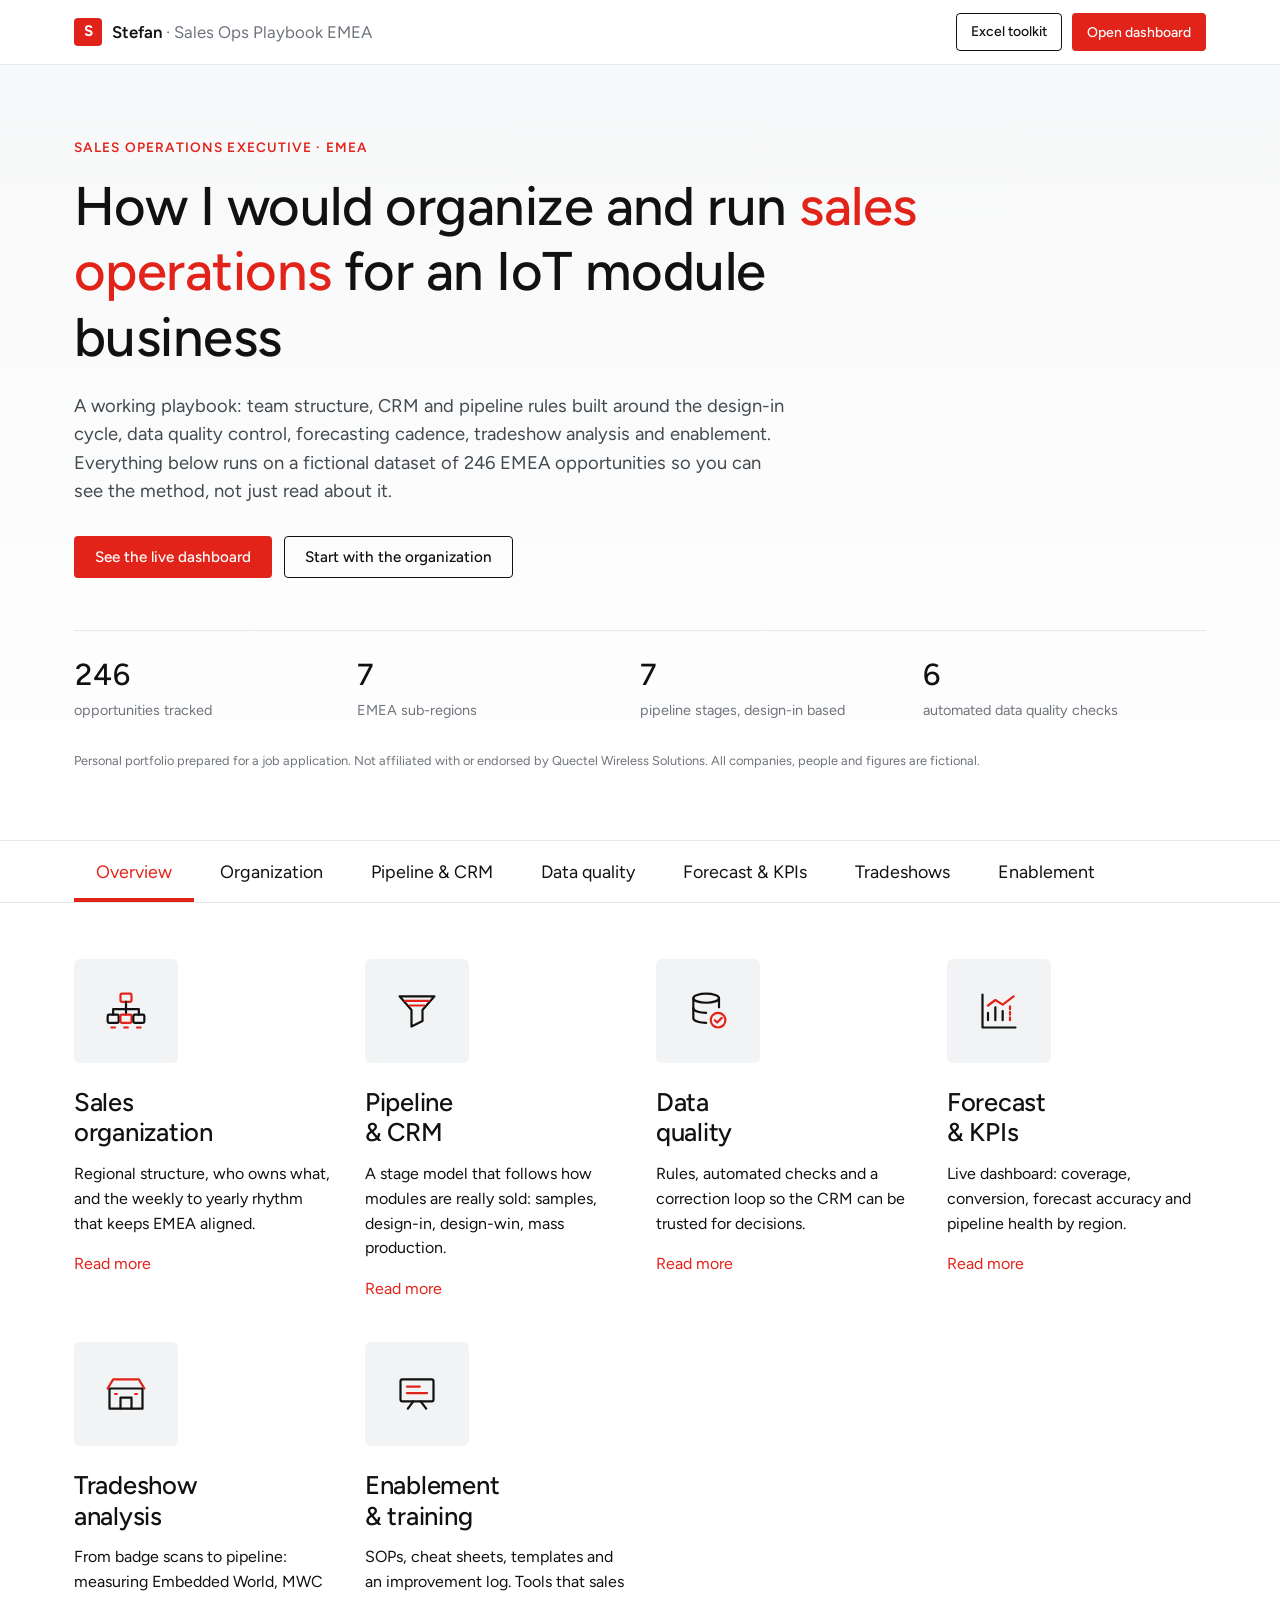
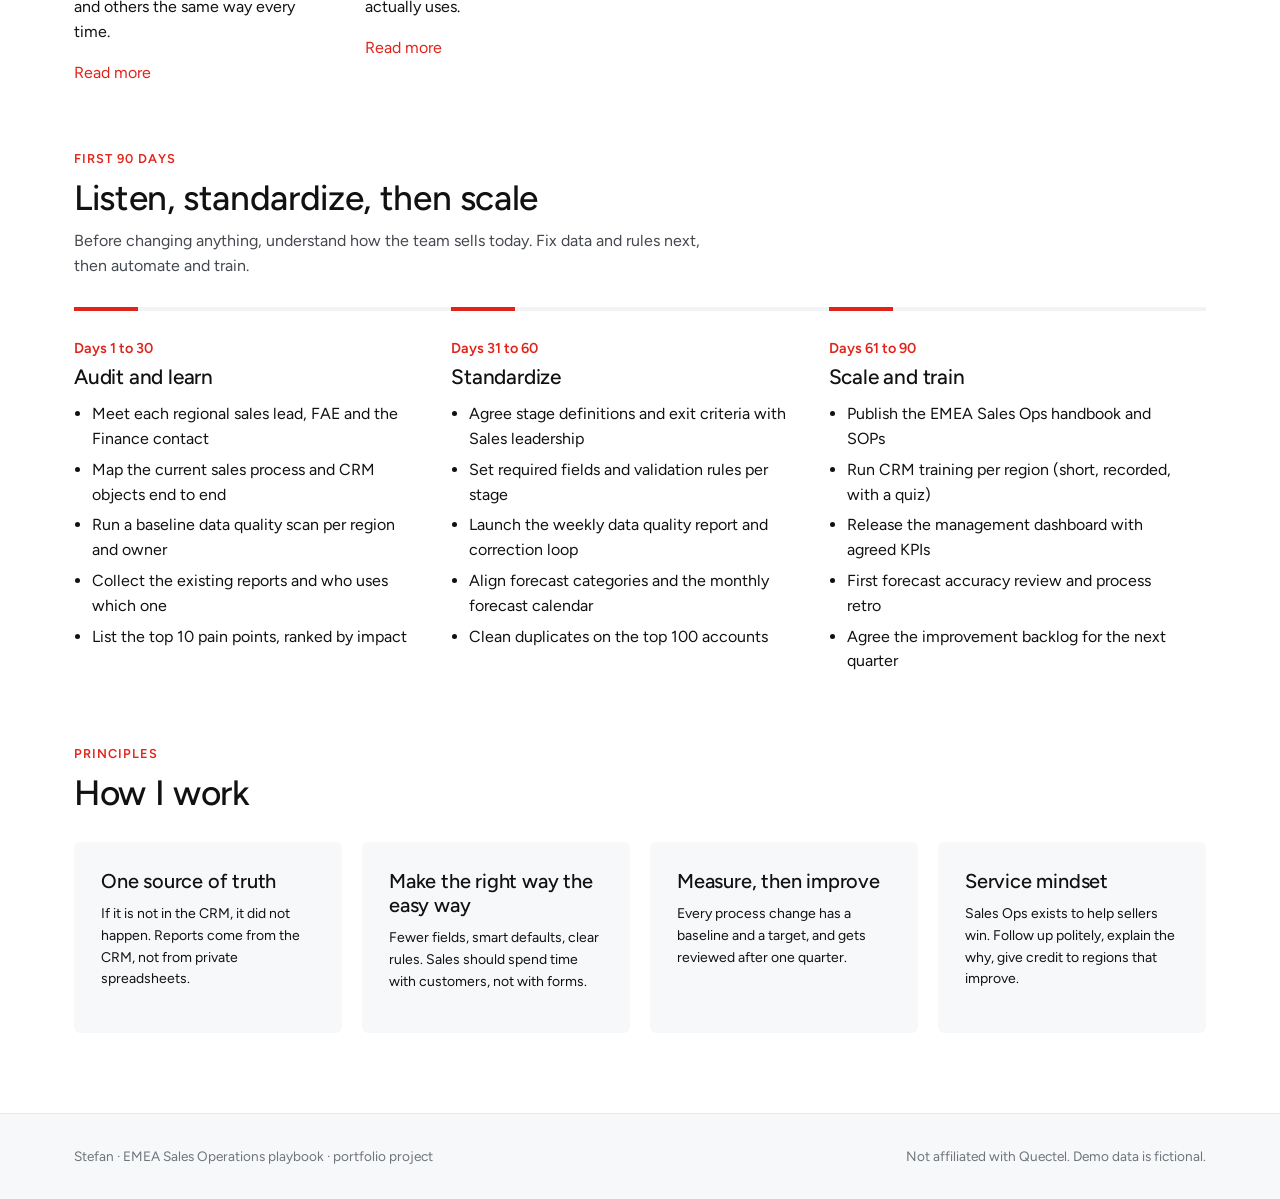
==== index.html @ 8a306107 "Add EMEA Sales Ops playbook site with demo data and Excel toolkit Static site (no build step) coveri" ====
<!doctype html>
<html lang="en">
<head>
<meta charset="utf-8">
<meta name="viewport" content="width=device-width, initial-scale=1">
<title>EMEA Sales Ops Playbook</title>
<meta name="description" content="How I would organize, track and support an EMEA sales organization in the IoT module business. Personal portfolio with a fictional demo dataset.">
<link rel="preconnect" href="https://fonts.googleapis.com">
<link rel="preconnect" href="https://fonts.gstatic.com" crossorigin>
<link href="https://fonts.googleapis.com/css2?family=Figtree:wght@400;500;600;700&display=swap" rel="stylesheet">
<link rel="stylesheet" href="assets/styles.css">
</head>
<body>

<svg width="0" height="0" style="position:absolute" aria-hidden="true">
  <defs>
    <symbol id="i-org" viewBox="0 0 48 48" fill="none" stroke-width="2.4" stroke-linecap="round" stroke-linejoin="round">
      <rect x="18" y="5" width="12" height="9" rx="1.5" stroke="#e2231a"/>
      <path d="M24 14v8M10 22h28M10 22v6M24 22v6M38 22v6" stroke="#111"/>
      <rect x="4" y="28" width="12" height="9" rx="1.5" stroke="#111"/>
      <rect x="18" y="28" width="12" height="9" rx="1.5" stroke="#e2231a"/>
      <rect x="32" y="28" width="12" height="9" rx="1.5" stroke="#111"/>
      <path d="M8 42h4M22 42h4M36 42h4" stroke="#e2231a"/>
    </symbol>
    <symbol id="i-pipeline" viewBox="0 0 48 48" fill="none" stroke-width="2.4" stroke-linecap="round" stroke-linejoin="round">
      <path d="M5 8h38l-13 15v12l-12 6V23L5 8z" stroke="#111"/>
      <path d="M11 13h26M16 18h16" stroke="#e2231a"/>
    </symbol>
    <symbol id="i-quality" viewBox="0 0 48 48" fill="none" stroke-width="2.4" stroke-linecap="round" stroke-linejoin="round">
      <ellipse cx="22" cy="10" rx="14" ry="5" stroke="#111"/>
      <path d="M8 10v22c0 2.8 6.3 5 14 5M36 10v10" stroke="#111"/>
      <path d="M8 21c0 2.8 6.3 5 14 5" stroke="#111"/>
      <circle cx="35" cy="34" r="8" stroke="#e2231a"/>
      <path d="M31.5 34l2.5 2.5 5-5" stroke="#e2231a"/>
    </symbol>
    <symbol id="i-forecast" viewBox="0 0 48 48" fill="none" stroke-width="2.4" stroke-linecap="round" stroke-linejoin="round">
      <path d="M6 6v36h36" stroke="#111"/>
      <path d="M12 34V26M20 34V20M28 34V24" stroke="#111"/>
      <path d="M12 18l8-6 8 5 12-9" stroke="#e2231a"/>
      <path d="M36 34V16" stroke="#e2231a" stroke-dasharray="3 3"/>
    </symbol>
    <symbol id="i-show" viewBox="0 0 48 48" fill="none" stroke-width="2.4" stroke-linecap="round" stroke-linejoin="round">
      <path d="M6 18h36v22H6z" stroke="#111"/>
      <path d="M4 18l6-10h28l6 10" stroke="#e2231a"/>
      <path d="M18 40V28h12v12" stroke="#111"/>
      <path d="M12 24h2M34 24h2" stroke="#e2231a"/>
    </symbol>
    <symbol id="i-train" viewBox="0 0 48 48" fill="none" stroke-width="2.4" stroke-linecap="round" stroke-linejoin="round">
      <rect x="6" y="8" width="36" height="24" rx="2" stroke="#111"/>
      <path d="M14 40l6-8M34 40l-6-8" stroke="#111"/>
      <path d="M13 16h14M13 23h22" stroke="#e2231a"/>
    </symbol>
    <symbol id="i-xls" viewBox="0 0 48 48" fill="none" stroke-width="2.4" stroke-linecap="round" stroke-linejoin="round">
      <path d="M12 4h18l10 10v30H12z" stroke="#111"/>
      <path d="M30 4v10h10" stroke="#111"/>
      <path d="M19 24l10 12M29 24L19 36" stroke="#e2231a"/>
    </symbol>
    <symbol id="i-csv" viewBox="0 0 48 48" fill="none" stroke-width="2.4" stroke-linecap="round" stroke-linejoin="round">
      <path d="M12 4h18l10 10v30H12z" stroke="#111"/>
      <path d="M30 4v10h10" stroke="#111"/>
      <path d="M18 24h16M18 30h16M18 36h10" stroke="#e2231a"/>
    </symbol>
    <symbol id="i-doc" viewBox="0 0 48 48" fill="none" stroke-width="2.4" stroke-linecap="round" stroke-linejoin="round">
      <path d="M10 6h20l8 8v28H10z" stroke="#111"/>
      <path d="M16 20h16M16 27h16M16 34h10" stroke="#e2231a"/>
    </symbol>
  </defs>
</svg>

<header class="topbar">
  <div class="wrap">
    <a class="brand" href="#overview" data-go="overview">
      <span class="brand-mark">S</span>
      <span>Stefan <span class="sub">· Sales Ops Playbook EMEA</span></span>
    </a>
    <div class="top-actions">
      <a class="btn btn-ghost btn-sm" href="data/EMEA_Sales_Ops_Toolkit.xlsx" download>Excel toolkit</a>
      <button class="btn btn-red btn-sm" data-go="dashboard">Open dashboard</button>
    </div>
  </div>
</header>

<section class="hero">
  <div class="wrap">
    <div class="eyebrow">Sales Operations Executive · EMEA</div>
    <h1>How I would organize and run <em>sales operations</em> for an IoT module business</h1>
    <p class="lead">A working playbook: team structure, CRM and pipeline rules built around the design-in cycle, data quality control, forecasting cadence, tradeshow analysis and enablement. Everything below runs on a fictional dataset of 246 EMEA opportunities so you can see the method, not just read about it.</p>
    <div class="hero-actions">
      <button class="btn btn-red" data-go="dashboard">See the live dashboard</button>
      <button class="btn btn-ghost" data-go="organization">Start with the organization</button>
    </div>
    <div class="hero-stats">
      <div><strong class="num" id="hs-opps">246</strong><span>opportunities tracked</span></div>
      <div><strong>7</strong><span>EMEA sub-regions</span></div>
      <div><strong>7</strong><span>pipeline stages, design-in based</span></div>
      <div><strong>6</strong><span>automated data quality checks</span></div>
    </div>
    <p class="disclaimer">Personal portfolio prepared for a job application. Not affiliated with or endorsed by Quectel Wireless Solutions. All companies, people and figures are fictional.</p>
  </div>
</section>

<nav class="tabs-bar" aria-label="Sections">
  <div class="wrap">
    <div class="tabs" role="tablist">
      <button class="tab" role="tab" data-tab="overview">Overview</button>
      <button class="tab" role="tab" data-tab="organization">Organization</button>
      <button class="tab" role="tab" data-tab="pipeline">Pipeline &amp; CRM</button>
      <button class="tab" role="tab" data-tab="quality">Data quality</button>
      <button class="tab" role="tab" data-tab="dashboard">Forecast &amp; KPIs</button>
      <button class="tab" role="tab" data-tab="tradeshows">Tradeshows</button>
      <button class="tab" role="tab" data-tab="enablement">Enablement</button>
    </div>
  </div>
</nav>

<main>

<!-- OVERVIEW -->
<section class="panel" id="overview" role="tabpanel">
  <div class="wrap">
    <div class="section">
      <div class="tiles">
        <div class="tile">
          <div class="icon"><svg><use href="#i-org"/></svg></div>
          <h3>Sales<br>organization</h3>
          <p>Regional structure, who owns what, and the weekly to yearly rhythm that keeps EMEA aligned.</p>
          <button class="read-more" data-go="organization">Read more</button>
        </div>
        <div class="tile">
          <div class="icon"><svg><use href="#i-pipeline"/></svg></div>
          <h3>Pipeline<br>&amp; CRM</h3>
          <p>A stage model that follows how modules are really sold: samples, design-in, design-win, mass production.</p>
          <button class="read-more" data-go="pipeline">Read more</button>
        </div>
        <div class="tile">
          <div class="icon"><svg><use href="#i-quality"/></svg></div>
          <h3>Data<br>quality</h3>
          <p>Rules, automated checks and a correction loop so the CRM can be trusted for decisions.</p>
          <button class="read-more" data-go="quality">Read more</button>
        </div>
        <div class="tile">
          <div class="icon"><svg><use href="#i-forecast"/></svg></div>
          <h3>Forecast<br>&amp; KPIs</h3>
          <p>Live dashboard: coverage, conversion, forecast accuracy and pipeline health by region.</p>
          <button class="read-more" data-go="dashboard">Read more</button>
        </div>
        <div class="tile">
          <div class="icon"><svg><use href="#i-show"/></svg></div>
          <h3>Tradeshow<br>analysis</h3>
          <p>From badge scans to pipeline: measuring Embedded World, MWC and others the same way every time.</p>
          <button class="read-more" data-go="tradeshows">Read more</button>
        </div>
        <div class="tile">
          <div class="icon"><svg><use href="#i-train"/></svg></div>
          <h3>Enablement<br>&amp; training</h3>
          <p>SOPs, cheat sheets, templates and an improvement log. Tools that sales actually uses.</p>
          <button class="read-more" data-go="enablement">Read more</button>
        </div>
      </div>
    </div>

    <div class="section">
      <div class="section-head">
        <div>
          <div class="kicker">First 90 days</div>
          <h2>Listen, standardize, then scale</h2>
          <p>Before changing anything, understand how the team sells today. Fix data and rules next, then automate and train.</p>
        </div>
      </div>
      <div class="plan">
        <div class="step">
          <div class="day">Days 1 to 30</div>
          <h3>Audit and learn</h3>
          <ul class="list">
            <li>Meet each regional sales lead, FAE and the Finance contact</li>
            <li>Map the current sales process and CRM objects end to end</li>
            <li>Run a baseline data quality scan per region and owner</li>
            <li>Collect the existing reports and who uses which one</li>
            <li>List the top 10 pain points, ranked by impact</li>
          </ul>
        </div>
        <div class="step">
          <div class="day">Days 31 to 60</div>
          <h3>Standardize</h3>
          <ul class="list">
            <li>Agree stage definitions and exit criteria with Sales leadership</li>
            <li>Set required fields and validation rules per stage</li>
            <li>Launch the weekly data quality report and correction loop</li>
            <li>Align forecast categories and the monthly forecast calendar</li>
            <li>Clean duplicates on the top 100 accounts</li>
          </ul>
        </div>
        <div class="step">
          <div class="day">Days 61 to 90</div>
          <h3>Scale and train</h3>
          <ul class="list">
            <li>Publish the EMEA Sales Ops handbook and SOPs</li>
            <li>Run CRM training per region (short, recorded, with a quiz)</li>
            <li>Release the management dashboard with agreed KPIs</li>
            <li>First forecast accuracy review and process retro</li>
            <li>Agree the improvement backlog for the next quarter</li>
          </ul>
        </div>
      </div>
    </div>

    <div class="section">
      <div class="section-head">
        <div>
          <div class="kicker">Principles</div>
          <h2>How I work</h2>
        </div>
      </div>
      <div class="grid-4">
        <div class="card alt"><h3>One source of truth</h3><p class="small">If it is not in the CRM, it did not happen. Reports come from the CRM, not from private spreadsheets.</p></div>
        <div class="card alt"><h3>Make the right way the easy way</h3><p class="small">Fewer fields, smart defaults, clear rules. Sales should spend time with customers, not with forms.</p></div>
        <div class="card alt"><h3>Measure, then improve</h3><p class="small">Every process change has a baseline and a target, and gets reviewed after one quarter.</p></div>
        <div class="card alt"><h3>Service mindset</h3><p class="small">Sales Ops exists to help sellers win. Follow up politely, explain the why, give credit to regions that improve.</p></div>
      </div>
    </div>
  </div>
</section>

<!-- ORGANIZATION -->
<section class="panel" id="organization" role="tabpanel" hidden>
  <div class="wrap">
    <div class="section">
      <div class="section-head">
        <div>
          <div class="kicker">Structure</div>
          <h2>EMEA sales organization</h2>
          <p>Regional sales teams own customers. Field application engineers own the technical design-in. Sales Operations sits in the middle and owns data, process, reporting and the forecast calendar.</p>
        </div>
      </div>
      <div class="org">
        <div class="org-row"><div class="org-node lead"><strong>EMEA Sales Director</strong><span>targets, priorities, forecast sign-off</span></div></div>
        <div class="org-connector"></div>
        <div class="org-row">
          <div class="org-node"><strong>DACH</strong><span>Key accounts + distribution</span></div>
          <div class="org-node"><strong>UK &amp; Ireland</strong><span>Key accounts + distribution</span></div>
          <div class="org-node"><strong>France &amp; Benelux</strong><span>Key accounts + distribution</span></div>
          <div class="org-node"><strong>Southern Europe</strong><span>Key accounts + distribution</span></div>
          <div class="org-node"><strong>Nordics</strong><span>Key accounts + distribution</span></div>
          <div class="org-node"><strong>CEE</strong><span>Key accounts + distribution</span></div>
          <div class="org-node"><strong>Middle East &amp; Africa</strong><span>Key accounts + distribution</span></div>
        </div>
        <div class="org-connector"></div>
        <div class="org-row">
          <div class="org-node"><strong>Field Application Engineers</strong><span>samples, design-in support</span></div>
          <div class="org-node ops"><strong>Sales Operations</strong><span>CRM, data, forecast, reporting</span></div>
          <div class="org-node"><strong>Inside Sales</strong><span>lead qualification, tradeshow follow-up</span></div>
          <div class="org-node"><strong>Distribution Management</strong><span>partner pipeline and POS data</span></div>
        </div>
        <p class="org-caption">Illustrative structure based on the EMEA sub-regions used in the demo data.</p>
      </div>
    </div>

    <div class="section">
      <div class="section-head">
        <div>
          <div class="kicker">Sales Ops as a hub</div>
          <h2>Who Sales Ops works with, and what flows between them</h2>
        </div>
      </div>
      <div class="hub">
        <div class="hub-col">
          <div class="hub-item"><strong>Sales (regions)</strong><span>opportunity updates, forecast input, account plans</span></div>
          <div class="hub-item"><strong>Field Application Engineers</strong><span>sample requests, design-in status, technical blockers</span></div>
          <div class="hub-item"><strong>Marketing</strong><span>tradeshow leads, campaign source, lead routing</span></div>
        </div>
        <div class="hub-core"><div>Sales Operations<small>process · data · reporting</small></div></div>
        <div class="hub-col">
          <div class="hub-item"><strong>Finance</strong><span>shipments, revenue actuals, pricing approvals</span></div>
          <div class="hub-item"><strong>IT / CRM admin</strong><span>fields, validation rules, integrations, access</span></div>
          <div class="hub-item"><strong>Management</strong><span>dashboards, forecast summary, risks and decisions</span></div>
        </div>
      </div>
    </div>

    <div class="section">
      <div class="section-head">
        <div>
          <div class="kicker">Ownership</div>
          <h2>RACI for core sales processes</h2>
          <p><b class="R" style="color:var(--red)">R</b> responsible · <b>A</b> accountable · C consulted · I informed</p>
        </div>
      </div>
      <div class="table-wrap">
        <table class="raci">
          <thead><tr><th>Process</th><th class="r">Sales rep</th><th class="r">Regional lead</th><th class="r">Sales Ops</th><th class="r">FAE</th><th class="r">Finance</th><th class="r">IT</th></tr></thead>
          <tbody>
            <tr><td>Create and update opportunities</td><td class="c R">R</td><td class="c A">A</td><td class="c C">C</td><td class="c C">C</td><td class="c I">I</td><td class="c I">I</td></tr>
            <tr><td>Data quality rules and monitoring</td><td class="c C">C</td><td class="c I">I</td><td class="c R A">A/R</td><td class="c I">I</td><td class="c I">I</td><td class="c C">C</td></tr>
            <tr><td>Fixing flagged records</td><td class="c R">R</td><td class="c A">A</td><td class="c C">C</td><td class="c I">I</td><td class="c I">I</td><td class="c I">I</td></tr>
            <tr><td>Monthly forecast submission</td><td class="c R">R</td><td class="c A">A</td><td class="c C">C</td><td class="c I">I</td><td class="c C">C</td><td class="c I">I</td></tr>
            <tr><td>Forecast consolidation and reporting</td><td class="c I">I</td><td class="c C">C</td><td class="c R">R</td><td class="c I">I</td><td class="c C">C</td><td class="c I">I</td></tr>
            <tr><td>Design-in status and sample tracking</td><td class="c C">C</td><td class="c I">I</td><td class="c C">C</td><td class="c R">R</td><td class="c I">I</td><td class="c I">I</td></tr>
            <tr><td>CRM fields, workflows, validation rules</td><td class="c I">I</td><td class="c C">C</td><td class="c A">A</td><td class="c I">I</td><td class="c I">I</td><td class="c R">R</td></tr>
            <tr><td>Shipments and revenue actuals</td><td class="c I">I</td><td class="c I">I</td><td class="c C">C</td><td class="c I">I</td><td class="c R">R</td><td class="c I">I</td></tr>
            <tr><td>Tradeshow lead capture and analysis</td><td class="c C">C</td><td class="c I">I</td><td class="c R">R</td><td class="c C">C</td><td class="c I">I</td><td class="c I">I</td></tr>
          </tbody>
        </table>
      </div>
    </div>

    <div class="section">
      <div class="section-head">
        <div>
          <div class="kicker">Operating rhythm</div>
          <h2>A calendar everyone can plan around</h2>
          <p>Fixed dates remove the chasing. Regions know when input is due, and management knows when numbers are final.</p>
        </div>
      </div>
      <div class="rhythm">
        <div class="card">
          <div class="when">Weekly · Monday</div>
          <h3>Pipeline hygiene</h3>
          <ul class="small">
            <li>Data quality report to each owner</li>
            <li>Stale and past-due opportunities list</li>
            <li>New design-wins and losses review</li>
            <li>Action item tracker update</li>
          </ul>
        </div>
        <div class="card">
          <div class="when">Monthly · week 2</div>
          <h3>Forecast cycle</h3>
          <ul class="small">
            <li>Day 1: forecast window opens</li>
            <li>Day 3: regional submissions due</li>
            <li>Day 4: Sales Ops consolidation and gap follow-up</li>
            <li>Day 5: management review and sign-off</li>
          </ul>
        </div>
        <div class="card">
          <div class="when">Quarterly</div>
          <h3>Business review</h3>
          <ul class="small">
            <li>Forecast accuracy by region</li>
            <li>Win/loss and conversion analysis</li>
            <li>Tradeshow ROI summary</li>
            <li>Process retro and improvement backlog</li>
          </ul>
        </div>
        <div class="card">
          <div class="when">Yearly</div>
          <h3>Planning</h3>
          <ul class="small">
            <li>Targets and territory split</li>
            <li>Account segmentation (key, growth, distribution)</li>
            <li>Tradeshow calendar and budget</li>
            <li>CRM roadmap with IT</li>
          </ul>
        </div>
      </div>
    </div>
  </div>
</section>

<!-- PIPELINE -->
<section class="panel" id="pipeline" role="tabpanel" hidden>
  <div class="wrap">
    <div class="section">
      <div class="section-head">
        <div>
          <div class="kicker">Stage model</div>
          <h2>Stages that match the design-in cycle</h2>
          <p>Module revenue arrives months after the decision: the customer designs the module into their device, certifies it, then ramps production. Stages must show where a project is in that journey. Click a stage to see its rules.</p>
        </div>
      </div>
      <div class="stages" id="stages"></div>
      <div class="stage-detail" id="stage-detail"></div>
    </div>

    <div class="section">
      <div class="section-head">
        <div>
          <div class="kicker">CRM object model</div>
          <h2>Account, project, opportunity, shipment</h2>
          <p>One customer device often uses several modules (cellular, GNSS, Wi-Fi, antenna). Tracking a <b>Project</b> between Account and Opportunity keeps those linked and makes cross-selling visible.</p>
        </div>
      </div>
      <div class="object-model">
        <div class="object"><span class="tag">Object 1</span><strong>Account</strong><p>The customer company. Owner, region, segment, distributor, parent account. One record per legal entity, no duplicates.</p></div>
        <div class="object key"><span class="tag red">Object 2</span><strong>Project</strong><p>The customer's end device (for example a smart meter). Application, vertical, target launch date, lifetime volume.</p></div>
        <div class="object"><span class="tag">Object 3</span><strong>Opportunity</strong><p>One module family for one project. Stage, annual units, price, close date, next action, competitor.</p></div>
        <div class="object"><span class="tag">Object 4</span><strong>Shipment / Revenue</strong><p>Actual units and revenue from Finance or ERP, linked back to the project to measure forecast accuracy.</p></div>
      </div>
    </div>

    <div class="section">
      <div class="section-head">
        <div>
          <div class="kicker">Value</div>
          <h2>How opportunity value is calculated</h2>
        </div>
      </div>
      <div class="grid-3">
        <div class="card alt"><h3>Annual value</h3><p>Annual units × average selling price.</p><p class="small muted">Used for pipeline coverage against the yearly target.</p></div>
        <div class="card alt"><h3>Lifetime value</h3><p>Annual value × project life in years.</p><p class="small muted">Used to prioritize design-in support and FAE time.</p></div>
        <div class="card alt"><h3>Weighted value</h3><p>Value × stage probability.</p><p class="small muted">Used as a sanity check against the rep's own forecast category.</p></div>
      </div>
    </div>

    <div class="section">
      <div class="section-head">
        <div>
          <div class="kicker">Lead routing</div>
          <h2>Where a new lead goes</h2>
        </div>
      </div>
      <div class="table-wrap">
        <table>
          <thead><tr><th>Lead type</th><th>Rule</th><th>Owner</th><th>Response time</th></tr></thead>
          <tbody>
            <tr><td>Existing key account</td><td>Match on account domain or VAT number</td><td>Account owner</td><td>1 working day</td></tr>
            <tr><td>New company, expected volume above 50k units/year</td><td>Route by country to regional key account manager</td><td>Regional sales</td><td>2 working days</td></tr>
            <tr><td>New company, smaller volume</td><td>Route to the authorized distributor for that country</td><td>Distribution manager</td><td>3 working days</td></tr>
            <tr><td>Tradeshow scan</td><td>Inside Sales qualifies first, then routes using the rules above</td><td>Inside Sales</td><td>5 working days after the event</td></tr>
            <tr><td>Technical question only</td><td>Route to FAE queue, create lead if a project is mentioned</td><td>FAE</td><td>2 working days</td></tr>
          </tbody>
        </table>
      </div>
    </div>
  </div>
</section>

<!-- DATA QUALITY -->
<section class="panel" id="quality" role="tabpanel" hidden>
  <div class="wrap">
    <div class="section">
      <div class="section-head">
        <div>
          <div class="kicker">Rules</div>
          <h2>Six checks that run every week</h2>
          <p>Each rule has a reason, an owner and a deadline. The same checks are built as formulas in the Excel toolkit and would become CRM validation rules or reports.</p>
        </div>
      </div>
      <div class="table-wrap">
        <table>
          <thead><tr><th>Check</th><th>Why it matters</th><th>Fix owner</th><th>Fix within</th><th class="r">Found in demo data</th></tr></thead>
          <tbody id="rules-body"></tbody>
        </table>
      </div>
    </div>

    <div class="section">
      <div class="section-head">
        <div>
          <div class="kicker">Scorecard</div>
          <h2>Completeness by region</h2>
          <p>Share of records with no open issue. Target is 95%. Shared openly with all regions every Monday, framed as progress, not blame.</p>
        </div>
      </div>
      <div class="table-wrap">
        <table>
          <thead><tr><th>Region</th><th class="r">Records</th><th class="r">With issues</th><th>Completeness</th><th class="r">Stale</th><th class="r">Past close date</th><th class="r">Duplicates</th><th>Status</th></tr></thead>
          <tbody id="dq-body"></tbody>
        </table>
      </div>
    </div>

    <div class="section">
      <div class="section-head">
        <div>
          <div class="kicker">Correction loop</div>
          <h2>From flag to fixed in five working days</h2>
        </div>
      </div>
      <div class="loop">
        <div class="s"><strong>Detect</strong><p>Automated checks run Monday morning on all open records.</p></div>
        <div class="s"><strong>Notify</strong><p>Each owner gets only their own list, with a direct link to each record.</p></div>
        <div class="s"><strong>Fix</strong><p>Owner corrects within 5 working days. Sales Ops helps with bulk fixes and merges.</p></div>
        <div class="s"><strong>Escalate</strong><p>Still open after 5 days: regional lead is copied. After 10 days: Sales Director review.</p></div>
        <div class="s"><strong>Prevent</strong><p>Recurring issues become a validation rule, a default value or a training topic.</p></div>
      </div>
    </div>

    <div class="section">
      <div class="section-head">
        <div>
          <div class="kicker">Issue list</div>
          <h2>Records to fix this week</h2>
          <p>Sorted by value, so the biggest risks to the forecast are fixed first.</p>
        </div>
        <div class="filters" id="dq-filters" style="margin:0"></div>
      </div>
      <div class="table-wrap">
        <table>
          <thead><tr><th>ID</th><th>Account</th><th>Owner</th><th>Stage</th><th class="r">Annual value</th><th class="r">Days since update</th><th>Issues</th></tr></thead>
          <tbody id="issues-body"></tbody>
        </table>
      </div>
    </div>
  </div>
</section>

<!-- DASHBOARD -->
<section class="panel" id="dashboard" role="tabpanel" hidden>
  <div class="wrap">
    <div class="section">
      <div class="section-head">
        <div>
          <div class="kicker">Live demo</div>
          <h2>EMEA pipeline and forecast dashboard</h2>
          <p>Built from the demo CRM export. Use the region filter to see how each team looks.</p>
        </div>
      </div>
      <div class="filters" id="region-filters"><label>Region</label></div>
      <div class="kpis" id="kpis"></div>
      <div class="grid-2">
        <div class="chart-card">
          <h3>Open pipeline by stage</h3>
          <div class="sub">Annual value, million USD</div>
          <div class="chart" id="chart-stage"></div>
        </div>
        <div class="chart-card">
          <h3>Pipeline coverage by region</h3>
          <div class="sub">Open annual pipeline ÷ annual target</div>
          <div class="legend"><span><i class="red"></i>Coverage</span><span><i class="dash"></i>3× rule of thumb</span></div>
          <div class="chart" id="chart-coverage"></div>
        </div>
      </div>
    </div>

    <div class="section">
      <div class="grid-2">
        <div class="chart-card">
          <h3>Forecast vs actual revenue, EMEA</h3>
          <div class="sub">Million USD per quarter</div>
          <div class="legend"><span><i class="outline"></i>Forecast</span><span><i class="red"></i>Actual</span></div>
          <div class="chart" id="chart-forecast"></div>
        </div>
        <div class="chart-card">
          <h3>Stage conversion</h3>
          <div class="sub">Share of opportunities that reached each stage and moved on</div>
          <div class="chart" id="chart-conversion"></div>
        </div>
      </div>
    </div>

    <div class="section">
      <div class="section-head">
        <div>
          <div class="kicker">Forecast method</div>
          <h2>Three categories, one calendar</h2>
          <p>Reps call the number, the stage model checks it. If a rep's Commit is far from the weighted pipeline, that is a conversation, not an error.</p>
        </div>
      </div>
      <div class="grid-3">
        <div class="card"><span class="tag good">Commit</span><h3>90% or higher confidence</h3><p class="small">Design-win confirmed, purchase order expected or received, volumes agreed. Rep is accountable for this number.</p></div>
        <div class="card"><span class="tag warn">Best case</span><h3>Possible this period</h3><p class="small">Design-in or pilot running, customer timeline realistic, one or two open risks named in the record.</p></div>
        <div class="card"><span class="tag">Pipeline</span><h3>Not this period</h3><p class="small">Early stage or timeline unclear. Tracked for coverage and future quarters, never added to the forecast.</p></div>
      </div>
    </div>

    <div class="section">
      <div class="section-head">
        <div>
          <div class="kicker">Definitions</div>
          <h2>KPIs I would track</h2>
        </div>
      </div>
      <div class="table-wrap">
        <table>
          <thead><tr><th>KPI</th><th>Formula</th><th>Target</th><th>Frequency</th></tr></thead>
          <tbody>
            <tr><td>Pipeline coverage</td><td>Open annual pipeline ÷ remaining annual target</td><td>≥ 3×</td><td>Weekly</td></tr>
            <tr><td>Forecast accuracy</td><td>1 − |actual − forecast| ÷ forecast</td><td>≥ 90%</td><td>Monthly / quarterly</td></tr>
            <tr><td>Win rate</td><td>Mass production ÷ (mass production + lost)</td><td>Track trend</td><td>Quarterly</td></tr>
            <tr><td>Design-in to production lag</td><td>Days from design-win to first mass production order</td><td>Track by vertical</td><td>Quarterly</td></tr>
            <tr><td>Data completeness</td><td>Records with no open issue ÷ all records</td><td>≥ 95%</td><td>Weekly</td></tr>
            <tr><td>Stale opportunities</td><td>Open records not updated in 30+ days</td><td>&lt; 5%</td><td>Weekly</td></tr>
            <tr><td>Forecast submitted on time</td><td>Regions submitted by day 3 ÷ all regions</td><td>100%</td><td>Monthly</td></tr>
            <tr><td>Tradeshow pipeline per EUR</td><td>Pipeline created within 90 days ÷ event cost</td><td>Compare events</td><td>Per event</td></tr>
          </tbody>
        </table>
      </div>
    </div>
  </div>
</section>

<!-- TRADESHOWS -->
<section class="panel" id="tradeshows" role="tabpanel" hidden>
  <div class="wrap">
    <div class="section">
      <div class="section-head">
        <div>
          <div class="kicker">Post-event analysis</div>
          <h2>Comparing EMEA tradeshows on the same funnel</h2>
          <p>Every event is measured 90 days after it ends: how many scans became qualified leads, opportunities and pipeline, and what that cost.</p>
        </div>
      </div>
      <div class="table-wrap">
        <table>
          <thead><tr><th>Event</th><th>Date</th><th class="r">Cost (EUR)</th><th class="r">Leads</th><th class="r">Qualified</th><th class="r">Opps</th><th class="r">Pipeline (USD)</th><th class="r">Lead → qualified</th><th class="r">Cost / qualified lead</th><th class="r">Pipeline per EUR</th></tr></thead>
          <tbody id="shows-body"></tbody>
        </table>
      </div>
      <p class="small muted" style="margin-top:10px">Event names are real industry fairs. All numbers are fictional.</p>
    </div>

    <div class="section">
      <div class="grid-2">
        <div class="chart-card">
          <h3>Pipeline created per EUR spent</h3>
          <div class="sub">USD of pipeline per 1 EUR of event cost, 90 days after the event</div>
          <div class="chart" id="chart-shows"></div>
        </div>
        <div class="card alt">
          <h3>What the data says (demo)</h3>
          <ul>
            <li><b>Embedded World</b> creates the most pipeline and the best return. Keep it as the main EMEA event.</li>
            <li><b>MWC</b> is expensive per qualified lead. It is a brand and partner event more than a lead event, so measure it on meetings, not only leads.</li>
            <li><b>IoT Tech Expo</b> is cheap but low conversion. Test a smaller booth with pre-booked meetings only.</li>
            <li>Follow-up speed matters: leads contacted within 5 days convert far better than leads contacted after 2 weeks.</li>
          </ul>
        </div>
      </div>
    </div>

    <div class="section">
      <div class="section-head">
        <div>
          <div class="kicker">Checklist</div>
          <h2>Before, during and after every event</h2>
        </div>
      </div>
      <div class="grid-3">
        <div class="card"><span class="tag">Before</span><h3>Set it up to be measured</h3><ul class="small"><li>Goals: meetings, qualified leads, pipeline</li><li>Target account list shared with regions</li><li>CRM campaign created, scan app linked to it</li><li>Pre-booked meetings logged as activities</li></ul></div>
        <div class="card"><span class="tag">During</span><h3>Capture properly</h3><ul class="small"><li>Every scan gets a quick note: project, volume, timeline</li><li>Hot leads flagged on the same day</li><li>Daily lead count shared with the team</li><li>Competitor and market notes collected</li></ul></div>
        <div class="card"><span class="tag red">After</span><h3>Follow up and report</h3><ul class="small"><li>Leads imported and de-duplicated within 2 days</li><li>Routed and first contact within 5 days</li><li>30-day status check on follow-up rate</li><li>90-day report: funnel, pipeline, cost, lessons</li></ul></div>
      </div>
    </div>
  </div>
</section>

<!-- ENABLEMENT -->
<section class="panel" id="enablement" role="tabpanel" hidden>
  <div class="wrap">
    <div class="section">
      <div class="section-head">
        <div>
          <div class="kicker">Documentation</div>
          <h2>The EMEA Sales Ops handbook</h2>
          <p>Short documents, one topic each, written for a seller with 10 minutes. Stored in one place and linked from the CRM.</p>
        </div>
      </div>
      <div class="grid-3">
        <div class="card"><h3>SOPs</h3><ul class="small"><li>Creating a lead, account and project</li><li>Moving an opportunity through stages</li><li>Logging samples and design-in status</li><li>Submitting the monthly forecast</li><li>Merging duplicate accounts</li></ul></div>
        <div class="card"><h3>Cheat sheets</h3><ul class="small"><li>Stage definitions on one page</li><li>Required fields per stage</li><li>Forecast categories and the calendar</li><li>Which report answers which question</li></ul></div>
        <div class="card"><h3>Training plan</h3><ul class="small"><li>New joiner: 2 × 45 min CRM onboarding</li><li>Quarterly: 30 min refresh on what changed</li><li>Per region: live session with real records</li><li>Recordings and a 5 question quiz</li></ul></div>
      </div>
    </div>

    <div class="section">
      <div class="section-head">
        <div>
          <div class="kicker">Template</div>
          <h2>Follow-up message for missing forecast data</h2>
          <p>Short, specific and easy to act on. Works across cultures and languages.</p>
        </div>
      </div>
      <div class="template">Subject: Forecast close on Thursday, 3 records need a quick update

Hi Marco,

Thanks for the updates last week. Before the forecast closes on Thursday at 12:00 CET, could you check these 3 opportunities?

1. OPP-26114, Iberix Telematics: close date is in the past. New expected date?
2. OPP-26087, Atlas Devices: annual units missing.
3. OPP-26203, Helix Energy: no update for 41 days. Is the pilot still running?

Each link opens the record directly. If any of these are lost, just set the stage to Lost with a reason.

Thanks a lot,
Stefan</div>
    </div>

    <div class="section">
      <div class="section-head">
        <div>
          <div class="kicker">Continuous improvement</div>
          <h2>Improvement log</h2>
          <p>Every bottleneck found goes here with a measurable result. Example entries:</p>
        </div>
      </div>
      <div class="table-wrap">
        <table>
          <thead><tr><th>Bottleneck</th><th>Root cause</th><th>Fix</th><th>Expected result</th><th>Status</th></tr></thead>
          <tbody>
            <tr><td>Forecast takes 8 days to close</td><td>Input collected by email in different formats</td><td>One CRM forecast view, fixed calendar, auto reminder on day 2</td><td>Close in 5 days, 100% on time</td><td><span class="tag good">Done</span></td></tr>
            <tr><td>Many opportunities with past close dates</td><td>No reminder, close date not required to move stage</td><td>Validation rule plus weekly owner list</td><td>Past-due records below 3%</td><td><span class="tag warn">In progress</span></td></tr>
            <tr><td>Duplicate accounts from tradeshow imports</td><td>Import without matching on domain</td><td>Matching rule on domain and VAT before import</td><td>Duplicates per event below 2%</td><td><span class="tag warn">In progress</span></td></tr>
            <tr><td>Design-in status only known by FAEs</td><td>FAE notes kept outside the CRM</td><td>Design-in fields on the project, FAE updates in weekly sync</td><td>Design-in stage accurate for top 50 projects</td><td><span class="tag">Planned</span></td></tr>
          </tbody>
        </table>
      </div>
    </div>

    <div class="section">
      <div class="section-head">
        <div>
          <div class="kicker">Downloads</div>
          <h2>Files behind this page</h2>
        </div>
      </div>
      <div class="downloads">
        <a class="download" href="data/EMEA_Sales_Ops_Toolkit.xlsx" download><span class="icon"><svg><use href="#i-xls"/></svg></span><span><strong>Excel toolkit</strong><span>Data quality formulas, pipeline pivot, forecast accuracy, tradeshow ROI</span></span></a>
        <a class="download" href="data/opportunities.csv" download><span class="icon"><svg><use href="#i-csv"/></svg></span><span><strong>Demo CRM export</strong><span>246 fictional opportunities, CSV</span></span></a>
        <a class="download" href="docs/SOP-opportunity-management.md"><span class="icon"><svg><use href="#i-doc"/></svg></span><span><strong>Sample SOP</strong><span>Opportunity management, step by step</span></span></a>
      </div>
    </div>
  </div>
</section>

</main>

<footer>
  <div class="wrap">
    <span>Stefan · EMEA Sales Operations playbook · portfolio project</span>
    <span>Not affiliated with Quectel. Demo data is fictional.</span>
  </div>
</footer>

<div class="tooltip" id="tooltip" role="status"></div>
<script src="data/data.js"></script>
<script src="assets/app.js"></script>
</body>
</html>
---- assets/styles.css ----
:root {
  --red: #e2231a;
  --red-dark: #b81a13;
  --red-soft: #fdecea;
  --ink: #111111;
  --ink-2: #44484f;
  --ink-3: #6f747c;
  --line: #e6e8ea;
  --tile: #f1f3f4;
  --bg: #ffffff;
  --bg-alt: #f7f8f9;
  --good: #1f8a4c;
  --good-soft: #e3f4ea;
  --warn: #b26b00;
  --warn-soft: #fff1d9;
  --bad-soft: #fbe3e1;
  --radius: 6px;
  --maxw: 1180px;
  --font: "Figtree", "Segoe UI", system-ui, -apple-system, sans-serif;
}

* { box-sizing: border-box; }
html { scroll-behavior: smooth; }
body {
  margin: 0;
  font-family: var(--font);
  color: var(--ink);
  background: var(--bg);
  font-size: 16px;
  line-height: 1.55;
  -webkit-font-smoothing: antialiased;
}
a { color: var(--red); text-decoration: none; }
a:hover { color: var(--red-dark); }
h1, h2, h3, h4 { font-weight: 500; letter-spacing: -0.01em; margin: 0; line-height: 1.2; }
p { margin: 0 0 1em; }
.wrap { max-width: var(--maxw); margin: 0 auto; padding: 0 24px; }
.muted { color: var(--ink-3); }
.small { font-size: 0.875rem; }
.num { font-variant-numeric: tabular-nums; }

/* Top bar */
.topbar { border-bottom: 1px solid var(--line); background: var(--bg); position: sticky; top: 0; z-index: 20; }
.topbar .wrap { display: flex; align-items: center; justify-content: space-between; height: 64px; gap: 16px; }
.brand { display: flex; align-items: center; gap: 10px; color: var(--ink); font-weight: 600; font-size: 1.05rem; white-space: nowrap; }
.brand-mark { width: 28px; height: 28px; border-radius: 4px; background: var(--red); color: #fff; display: grid; place-items: center; font-weight: 700; font-size: 0.95rem; }
.brand span.sub { color: var(--ink-3); font-weight: 400; }
.top-actions { display: flex; gap: 10px; }

.btn { display: inline-flex; align-items: center; gap: 8px; padding: 11px 20px; border-radius: 4px; font-weight: 500; font-size: 0.95rem; border: 1px solid transparent; cursor: pointer; font-family: inherit; transition: background 0.15s, color 0.15s, border-color 0.15s; }
.btn-red { background: var(--red); color: #fff; }
.btn-red:hover { background: var(--red-dark); color: #fff; }
.btn-ghost { border-color: var(--ink); color: var(--ink); background: transparent; }
.btn-ghost:hover { border-color: var(--red); color: var(--red); }
.btn-sm { padding: 7px 14px; font-size: 0.875rem; }

/* Hero */
.hero { padding: 72px 0 56px; background: linear-gradient(180deg, var(--bg-alt), var(--bg)); border-bottom: 1px solid var(--line); }
.eyebrow { color: var(--red); font-weight: 600; font-size: 0.85rem; letter-spacing: 0.08em; text-transform: uppercase; margin-bottom: 16px; }
.hero h1 { font-size: clamp(2rem, 4.6vw, 3.4rem); max-width: 860px; }
.hero h1 em { font-style: normal; color: var(--red); }
.hero .lead { font-size: 1.15rem; color: var(--ink-2); max-width: 720px; margin: 22px 0 30px; }
.hero-actions { display: flex; flex-wrap: wrap; gap: 12px; }
.hero-stats { display: grid; grid-template-columns: repeat(4, 1fr); gap: 0; margin-top: 52px; border-top: 1px solid var(--line); }
.hero-stats div { padding: 20px 20px 0 0; }
.hero-stats strong { display: block; font-size: 1.9rem; font-weight: 500; }
.hero-stats span { color: var(--ink-3); font-size: 0.9rem; }
.disclaimer { margin-top: 28px; font-size: 0.8rem; color: var(--ink-3); }

/* Tabs */
.tabs-bar { border-bottom: 1px solid var(--line); background: var(--bg); position: sticky; top: 64px; z-index: 15; }
.tabs { display: flex; gap: 4px; overflow-x: auto; scrollbar-width: none; }
.tabs::-webkit-scrollbar { display: none; }
.tab { flex: none; padding: 20px 22px 16px; font-size: 1.12rem; color: var(--ink); border: 0; background: none; cursor: pointer; font-family: inherit; border-bottom: 4px solid transparent; white-space: nowrap; }
.tab:hover { color: var(--red); }
.tab[aria-selected="true"] { color: var(--red); border-bottom-color: var(--red); }

.panel { padding: 56px 0 80px; }
.panel[hidden] { display: none; }
.section { margin-bottom: 64px; }
.section:last-child { margin-bottom: 0; }
.section-head { display: flex; justify-content: space-between; align-items: end; gap: 20px; margin-bottom: 28px; flex-wrap: wrap; }
.section-head h2 { font-size: clamp(1.6rem, 3vw, 2.2rem); }
.section-head p { color: var(--ink-2); max-width: 640px; margin: 10px 0 0; }
.kicker { color: var(--red); font-weight: 600; font-size: 0.8rem; letter-spacing: 0.08em; text-transform: uppercase; margin-bottom: 8px; }

/* Feature tiles (Quectel style) */
.tiles { display: grid; grid-template-columns: repeat(auto-fill, minmax(240px, 1fr)); gap: 40px 32px; }
.tile .icon { width: 104px; height: 104px; border-radius: var(--radius); background: var(--tile); display: grid; place-items: center; margin-bottom: 24px; }
.tile .icon svg { width: 44px; height: 44px; }
.tile h3 { font-size: 1.6rem; margin-bottom: 14px; }
.tile p { color: var(--ink); font-size: 1rem; }
.read-more { color: var(--red); font-weight: 500; cursor: pointer; background: none; border: 0; padding: 0; font: inherit; }
.read-more:hover { color: var(--red-dark); text-decoration: underline; }

/* Cards and grids */
.grid-2 { display: grid; grid-template-columns: repeat(2, 1fr); gap: 24px; }
.grid-3 { display: grid; grid-template-columns: repeat(3, 1fr); gap: 24px; }
.grid-4 { display: grid; grid-template-columns: repeat(4, 1fr); gap: 20px; }
.card { border: 1px solid var(--line); border-radius: var(--radius); padding: 26px; background: var(--bg); }
.card.alt { background: var(--bg-alt); border-color: transparent; }
.card h3 { font-size: 1.25rem; margin-bottom: 10px; }
.card h4 { font-size: 1rem; font-weight: 600; margin: 18px 0 6px; }
.card ul, .list { margin: 0; padding-left: 18px; }
.card li, .list li { margin-bottom: 6px; }
.card .tag { display: inline-block; margin-bottom: 14px; }

.tag { font-size: 0.75rem; font-weight: 600; letter-spacing: 0.04em; text-transform: uppercase; padding: 3px 8px; border-radius: 3px; background: var(--tile); color: var(--ink-2); }
.tag.red { background: var(--red-soft); color: var(--red-dark); }
.tag.good { background: var(--good-soft); color: var(--good); }
.tag.warn { background: var(--warn-soft); color: var(--warn); }
.tag.bad { background: var(--bad-soft); color: var(--red-dark); }

/* Plan timeline */
.plan { display: grid; grid-template-columns: repeat(3, 1fr); gap: 0; border-top: 4px solid var(--tile); }
.plan .step { padding: 26px 28px 0 0; position: relative; }
.plan .step::before { content: ""; position: absolute; top: -4px; left: 0; width: 64px; height: 4px; background: var(--red); }
.plan .step .day { color: var(--red); font-weight: 600; font-size: 0.9rem; }
.plan .step h3 { font-size: 1.3rem; margin: 6px 0 12px; }

/* Org chart */
.org { display: grid; gap: 18px; }
.org-row { display: flex; justify-content: center; gap: 14px; flex-wrap: wrap; }
.org-node { border: 1px solid var(--line); border-radius: var(--radius); padding: 14px 18px; background: var(--bg); min-width: 170px; text-align: center; }
.org-node strong { display: block; font-weight: 600; }
.org-node span { font-size: 0.85rem; color: var(--ink-3); }
.org-node.lead { background: var(--ink); color: #fff; border-color: var(--ink); }
.org-node.lead span { color: #c9ccd1; }
.org-node.ops { border: 2px solid var(--red); background: var(--red-soft); }
.org-node.ops strong { color: var(--red-dark); }
.org-connector { height: 22px; width: 2px; background: var(--line); margin: -10px auto; }
.org-caption { text-align: center; color: var(--ink-3); font-size: 0.85rem; margin-top: 4px; }

/* Hub diagram */
.hub { display: grid; grid-template-columns: 1fr auto 1fr; gap: 18px; align-items: center; }
.hub-col { display: grid; gap: 12px; }
.hub-item { background: var(--bg-alt); border-radius: var(--radius); padding: 14px 16px; }
.hub-item strong { display: block; font-weight: 600; }
.hub-item span { font-size: 0.875rem; color: var(--ink-2); }
.hub-core { width: 190px; height: 190px; border-radius: 50%; background: var(--red); color: #fff; display: grid; place-items: center; text-align: center; padding: 20px; font-weight: 600; font-size: 1.1rem; line-height: 1.3; }
.hub-core small { display: block; font-weight: 400; font-size: 0.8rem; opacity: 0.9; margin-top: 4px; }

/* Rhythm calendar */
.rhythm { display: grid; grid-template-columns: repeat(4, 1fr); gap: 20px; }
.rhythm .card { border-top: 4px solid var(--red); }
.rhythm .when { font-size: 0.8rem; text-transform: uppercase; letter-spacing: 0.08em; color: var(--red); font-weight: 600; }

/* Tables */
.table-wrap { overflow-x: auto; border: 1px solid var(--line); border-radius: var(--radius); }
table { width: 100%; border-collapse: collapse; font-size: 0.92rem; }
th, td { text-align: left; padding: 12px 14px; border-bottom: 1px solid var(--line); vertical-align: top; }
th { background: var(--bg-alt); font-weight: 600; font-size: 0.8rem; text-transform: uppercase; letter-spacing: 0.04em; color: var(--ink-2); white-space: nowrap; }
tr:last-child td { border-bottom: 0; }
td.r, th.r { text-align: right; }
.raci td.c { text-align: center; font-weight: 600; }
.raci .R { color: var(--red); }
.raci .A { color: var(--ink); background: var(--tile); }
.raci .C, .raci .I { color: var(--ink-3); }

/* Stage model */
.stages { display: grid; grid-template-columns: repeat(7, 1fr); gap: 6px; margin-bottom: 26px; }
.stage { background: var(--tile); padding: 16px 12px 14px; border-radius: 4px; position: relative; cursor: pointer; border: 2px solid transparent; text-align: left; font-family: inherit; color: var(--ink); }
.stage:hover { border-color: var(--line); background: #eaedef; }
.stage[aria-pressed="true"] { background: var(--ink); color: #fff; }
.stage .p { font-size: 0.8rem; color: var(--red); font-weight: 600; }
.stage[aria-pressed="true"] .p { color: #ff8a84; }
.stage .n { display: block; font-weight: 600; font-size: 0.95rem; line-height: 1.25; margin-top: 4px; }
.stage .idx { font-size: 0.75rem; opacity: 0.6; }
.stage-detail { display: grid; grid-template-columns: 1.2fr 1fr 1fr; gap: 24px; }
.stage-detail .card { min-height: 100%; }
.revenue-curve { margin-top: 10px; }

.object-model { display: flex; align-items: stretch; gap: 0; flex-wrap: wrap; }
.object { flex: 1 1 180px; border: 1px solid var(--line); padding: 18px; background: var(--bg); position: relative; }
.object + .object { border-left: 0; }
.object:first-child { border-radius: var(--radius) 0 0 var(--radius); }
.object:last-child { border-radius: 0 var(--radius) var(--radius) 0; }
.object .tag { margin-bottom: 8px; }
.object strong { display: block; font-size: 1.1rem; font-weight: 600; margin-bottom: 6px; }
.object p { font-size: 0.88rem; color: var(--ink-2); margin: 0; }
.object.key { background: var(--red-soft); }

/* Dashboard */
.filters { display: flex; flex-wrap: wrap; gap: 10px; align-items: center; margin-bottom: 24px; padding: 14px 16px; background: var(--bg-alt); border-radius: var(--radius); }
.filters label { font-size: 0.85rem; color: var(--ink-2); font-weight: 500; }
.chip { border: 1px solid var(--line); background: var(--bg); padding: 6px 12px; border-radius: 999px; font-size: 0.85rem; cursor: pointer; font-family: inherit; color: var(--ink); }
.chip:hover { border-color: var(--ink-3); }
.chip[aria-pressed="true"] { background: var(--ink); border-color: var(--ink); color: #fff; }

.kpis { display: grid; grid-template-columns: repeat(6, 1fr); gap: 0; border: 1px solid var(--line); border-radius: var(--radius); margin-bottom: 24px; }
.kpi { padding: 20px 18px; border-right: 1px solid var(--line); }
.kpi:last-child { border-right: 0; }
.kpi .label { font-size: 0.8rem; color: var(--ink-3); display: block; margin-bottom: 8px; min-height: 2.4em; line-height: 1.2; }
.kpi .value { font-size: 1.7rem; font-weight: 500; line-height: 1.1; }
.kpi .delta { font-size: 0.8rem; margin-top: 6px; display: flex; align-items: center; gap: 4px; }
.kpi .delta.good { color: var(--good); }
.kpi .delta.bad { color: var(--red-dark); }
.kpi .delta.neutral { color: var(--ink-3); }

.chart-card { border: 1px solid var(--line); border-radius: var(--radius); padding: 22px; position: relative; }
.chart-card h3 { font-size: 1.1rem; font-weight: 600; margin-bottom: 4px; }
.chart-card .sub { color: var(--ink-3); font-size: 0.85rem; margin-bottom: 14px; }
.chart svg { display: block; width: 100%; height: auto; overflow: visible; }
.chart text { font-family: var(--font); fill: var(--ink-2); font-size: 12px; }
.chart .axis-label { fill: var(--ink-3); font-size: 11px; }
.chart .grid { stroke: var(--line); stroke-width: 1; }
.chart .bar { fill: var(--red); }
.chart .bar.dim { fill: #f3a7a3; }
.chart .ref { stroke: var(--ink); stroke-width: 2; stroke-dasharray: 4 3; }
.chart .fc { fill: none; stroke: var(--ink); stroke-width: 2; }
.chart .hit { fill: transparent; cursor: pointer; }
.chart .hit:hover + .bar, .chart g.row:hover .bar { fill: var(--red-dark); }
.legend { display: flex; gap: 16px; font-size: 0.85rem; color: var(--ink-2); margin-bottom: 10px; flex-wrap: wrap; }
.legend i { display: inline-block; width: 12px; height: 12px; border-radius: 2px; margin-right: 6px; vertical-align: -1px; }
.legend i.red { background: var(--red); }
.legend i.outline { border: 2px solid var(--ink); }
.legend i.dash { width: 18px; height: 0; border-top: 2px dashed var(--ink); border-radius: 0; vertical-align: 3px; }

.tooltip { position: fixed; pointer-events: none; background: var(--ink); color: #fff; padding: 8px 10px; border-radius: 4px; font-size: 0.82rem; line-height: 1.35; z-index: 50; opacity: 0; transition: opacity 0.1s; max-width: 240px; }
.tooltip.show { opacity: 1; }
.tooltip b { font-weight: 600; }

.meter { height: 8px; background: var(--tile); border-radius: 4px; overflow: hidden; min-width: 80px; }
.meter > i { display: block; height: 100%; background: var(--good); border-radius: 4px; }
.meter > i.low { background: var(--red); }
.flag { display: inline-block; font-size: 0.75rem; padding: 2px 7px; border-radius: 3px; background: var(--bad-soft); color: var(--red-dark); margin: 0 4px 4px 0; white-space: nowrap; }

/* Loop */
.loop { display: grid; grid-template-columns: repeat(5, 1fr); gap: 0; counter-reset: loop; }
.loop .s { padding: 0 18px 0 0; position: relative; counter-increment: loop; }
.loop .s::before { content: counter(loop); display: grid; place-items: center; width: 36px; height: 36px; border-radius: 50%; background: var(--red); color: #fff; font-weight: 600; margin-bottom: 14px; }
.loop .s::after { content: ""; position: absolute; top: 18px; left: 44px; right: 8px; height: 2px; background: var(--line); }
.loop .s:last-child::after { display: none; }
.loop .s strong { display: block; font-weight: 600; margin-bottom: 4px; }
.loop .s p { font-size: 0.9rem; color: var(--ink-2); }

.template { background: var(--bg-alt); border-left: 4px solid var(--red); padding: 22px 26px; border-radius: 0 var(--radius) var(--radius) 0; font-size: 0.95rem; white-space: pre-line; }
.downloads { display: grid; grid-template-columns: repeat(3, 1fr); gap: 20px; }
.download { display: flex; gap: 16px; align-items: center; border: 1px solid var(--line); border-radius: var(--radius); padding: 18px; color: var(--ink); }
.download:hover { border-color: var(--red); color: var(--ink); }
.download .icon { width: 52px; height: 52px; flex: none; border-radius: var(--radius); background: var(--tile); display: grid; place-items: center; }
.download .icon svg { width: 26px; height: 26px; }
.download strong { display: block; font-weight: 600; }
.download span { font-size: 0.85rem; color: var(--ink-3); }

footer { border-top: 1px solid var(--line); padding: 32px 0; color: var(--ink-3); font-size: 0.85rem; background: var(--bg-alt); }
footer .wrap { display: flex; justify-content: space-between; gap: 20px; flex-wrap: wrap; }

@media (max-width: 1000px) {
  .kpis { grid-template-columns: repeat(3, 1fr); }
  .kpi:nth-child(3) { border-right: 0; }
  .kpi:nth-child(-n+3) { border-bottom: 1px solid var(--line); }
  .stages { grid-template-columns: repeat(4, 1fr); }
  .stage-detail, .grid-3, .downloads { grid-template-columns: 1fr; }
  .grid-4, .rhythm { grid-template-columns: repeat(2, 1fr); }
  .hub { grid-template-columns: 1fr; justify-items: center; }
  .hub-col { width: 100%; }
}
@media (max-width: 720px) {
  .wrap { padding: 0 16px; }
  .top-actions .btn-ghost { display: none; }
  .brand span.sub { display: none; }
  .hero { padding: 44px 0 36px; }
  .hero-stats { grid-template-columns: repeat(2, 1fr); }
  .grid-2, .plan, .grid-4, .rhythm, .loop { grid-template-columns: 1fr; }
  .plan .step, .loop .s { padding-bottom: 24px; }
  .loop .s::after { display: none; }
  .kpis { grid-template-columns: repeat(2, 1fr); }
  .kpi { border-right: 0; border-bottom: 1px solid var(--line); }
  .kpi:nth-child(odd) { border-right: 1px solid var(--line); }
  .stages { grid-template-columns: repeat(2, 1fr); }
  .object + .object { border-left: 1px solid var(--line); border-top: 0; }
  .object, .object:first-child, .object:last-child { border-radius: 0; flex-basis: 100%; }
  .tab { padding: 16px 14px 12px; font-size: 1rem; }
  .tabs-bar { top: 64px; }
  .tile .icon { width: 84px; height: 84px; }
}
.chart text.num { paint-order: stroke; stroke: #fff; stroke-width: 4px; stroke-linejoin: round; }
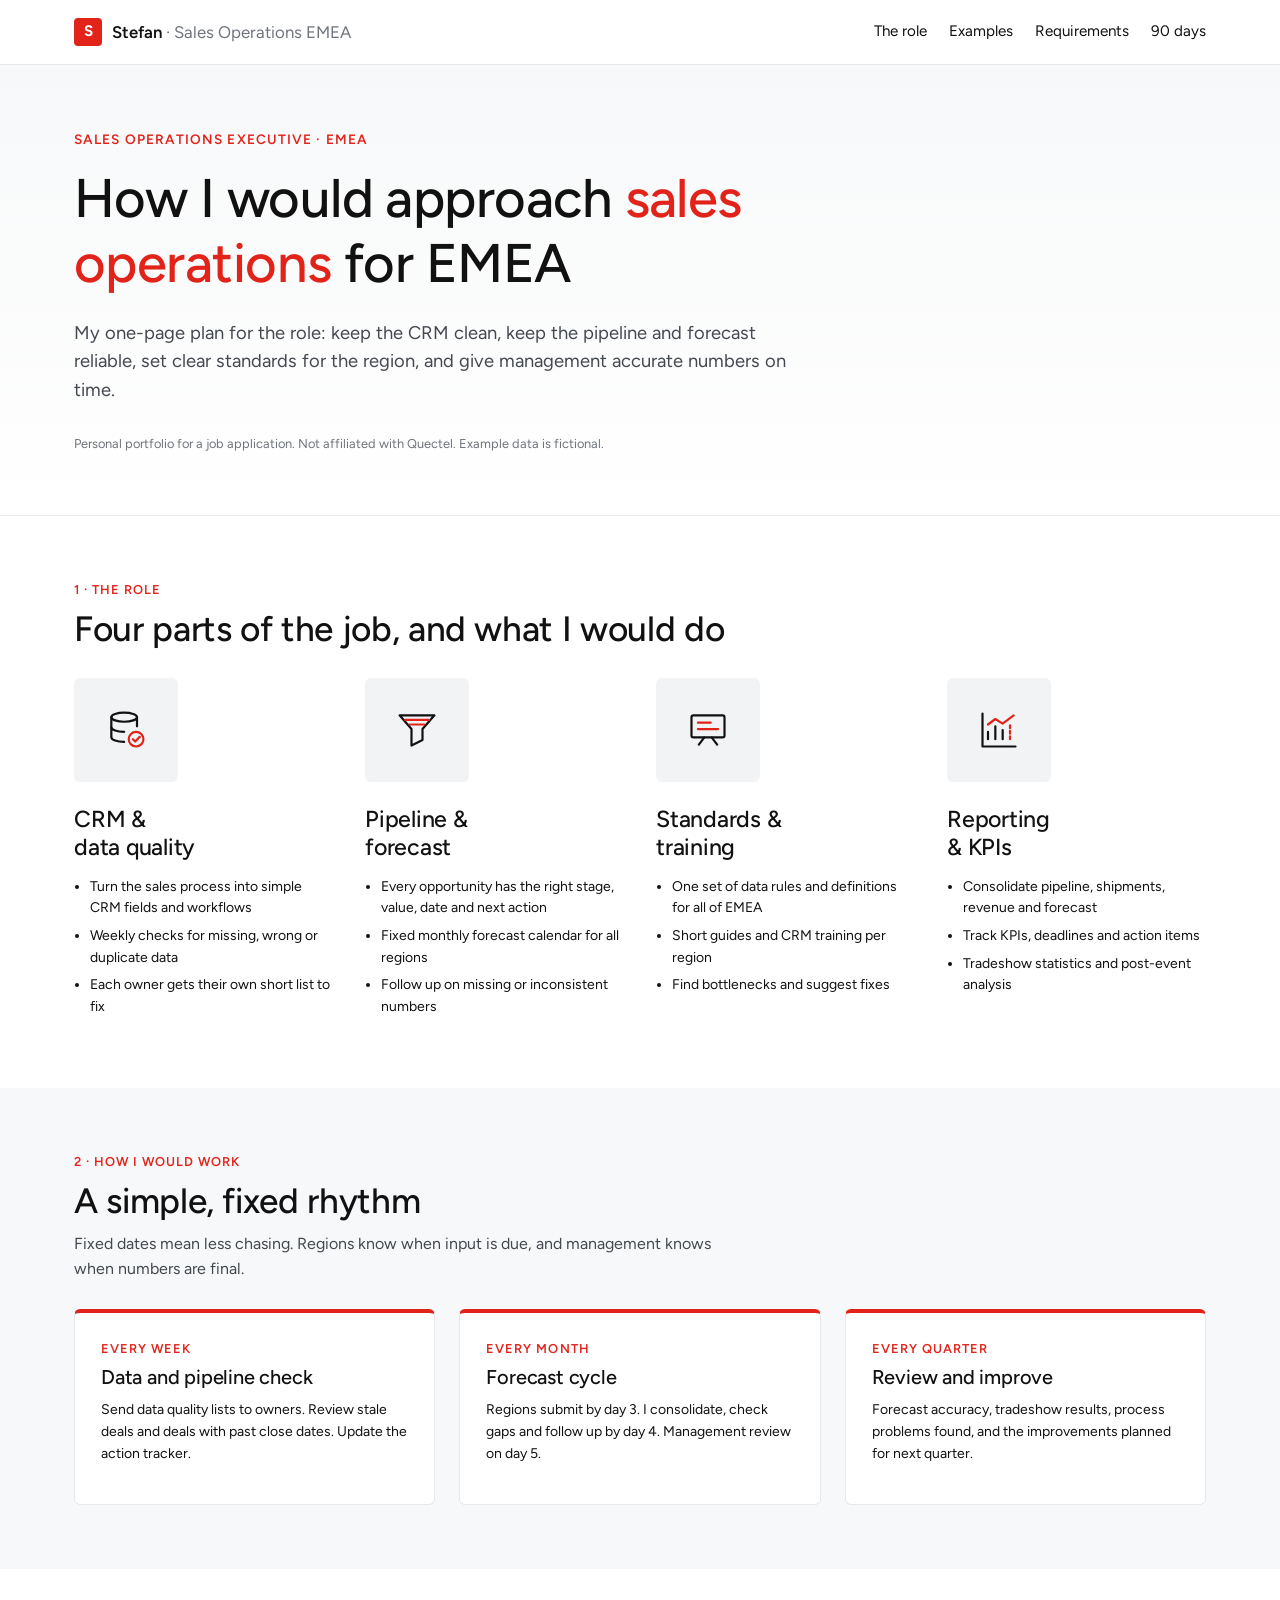
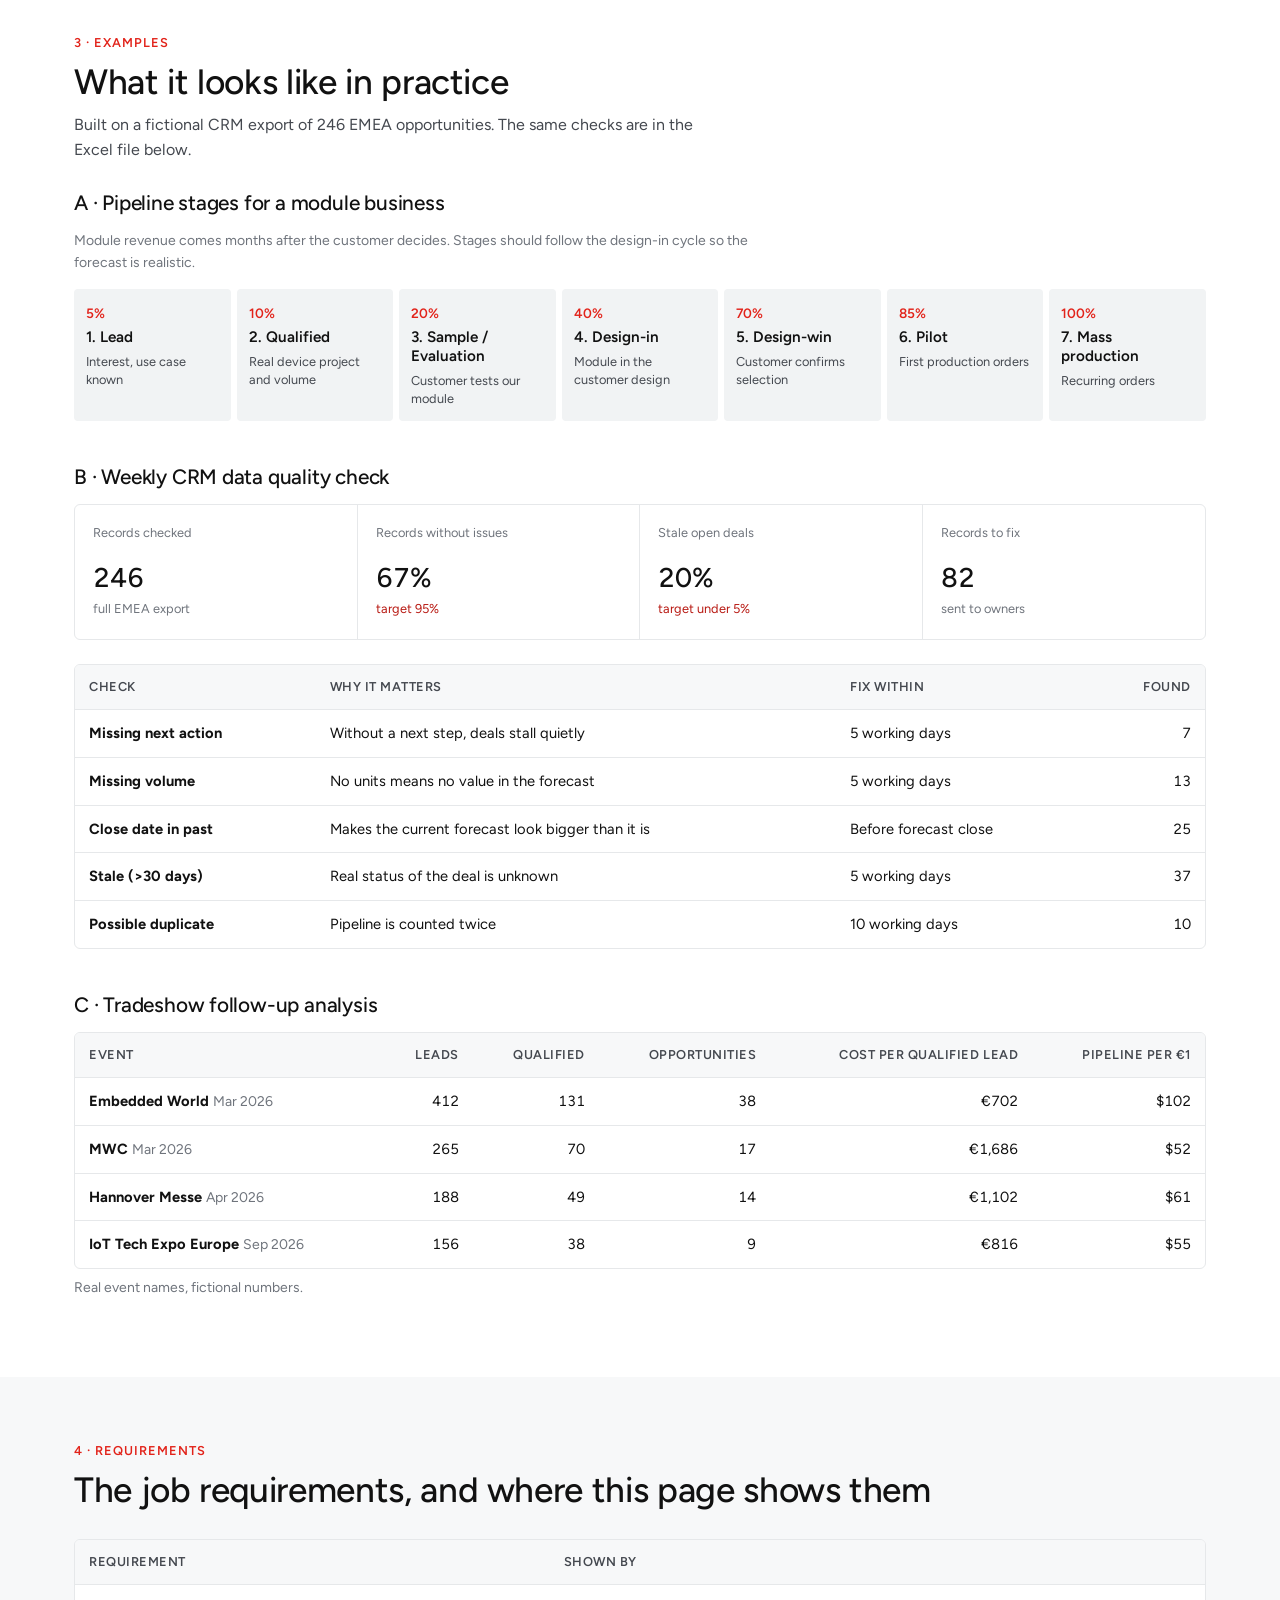
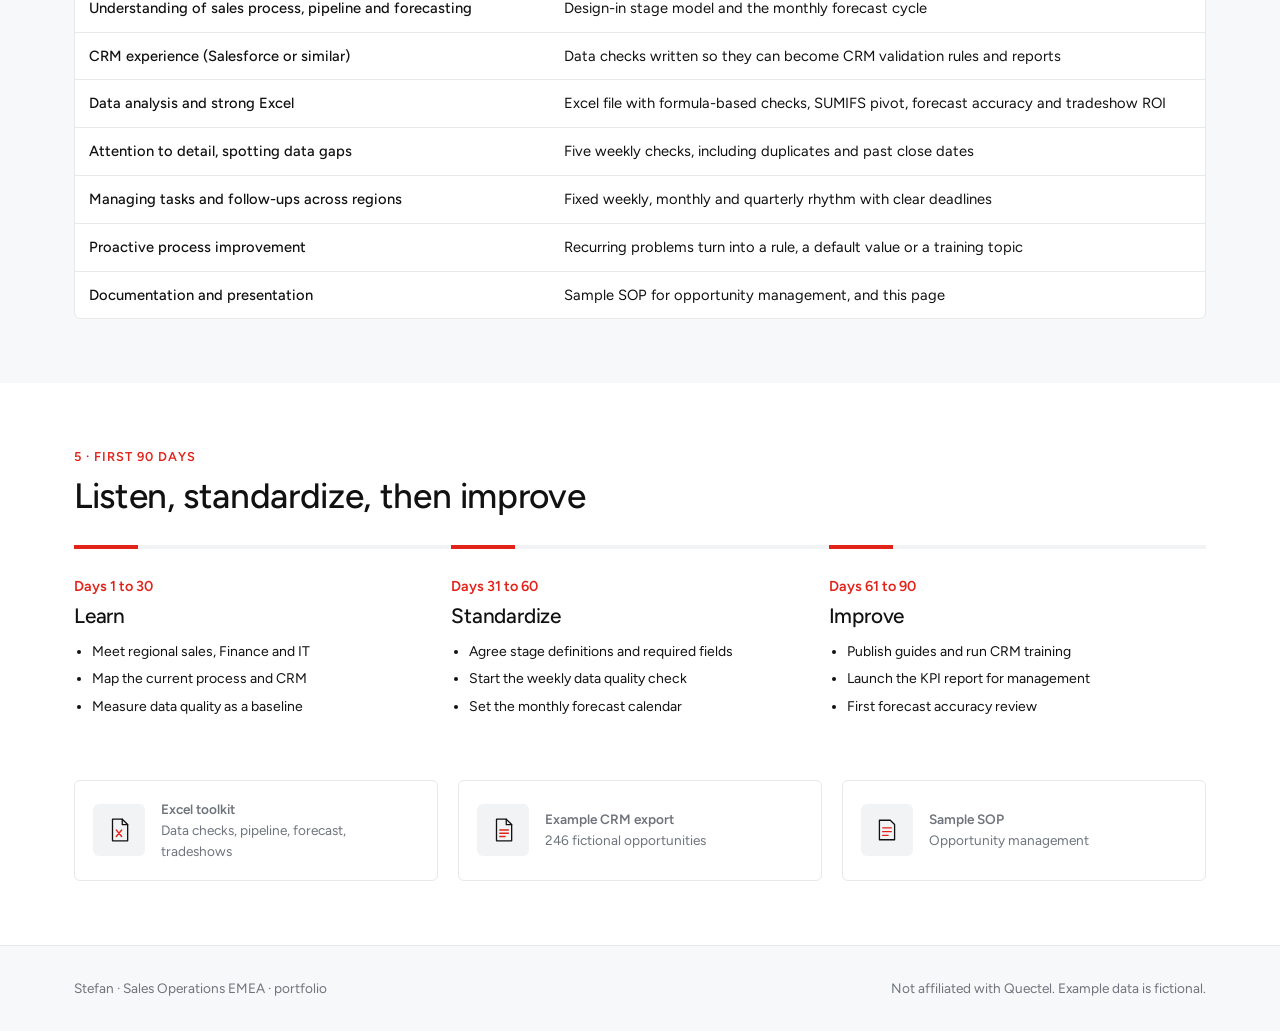
==== commit 6776b2ef: "Simplify site to a single page focused on the job description Replace the seven-tab layout with one " ====
--- a/index.html
+++ b/index.html
@@ -4,7 +4,7 @@
 <meta charset="utf-8">
 <meta name="viewport" content="width=device-width, initial-scale=1">
 <title>EMEA Sales Ops Playbook</title>
-<meta name="description" content="How I would organize, track and support an EMEA sales organization in the IoT module business. Personal portfolio with a fictional demo dataset.">
+<meta name="description" content="How I would approach the Sales Operations Executive EMEA role: CRM, data quality, pipeline, forecasting, standards and reporting.">
 <link rel="preconnect" href="https://fonts.googleapis.com">
 <link rel="preconnect" href="https://fonts.gstatic.com" crossorigin>
 <link href="https://fonts.googleapis.com/css2?family=Figtree:wght@400;500;600;700&display=swap" rel="stylesheet">
@@ -14,18 +14,6 @@
 
 <svg width="0" height="0" style="position:absolute" aria-hidden="true">
   <defs>
-    <symbol id="i-org" viewBox="0 0 48 48" fill="none" stroke-width="2.4" stroke-linecap="round" stroke-linejoin="round">
-      <rect x="18" y="5" width="12" height="9" rx="1.5" stroke="#e2231a"/>
-      <path d="M24 14v8M10 22h28M10 22v6M24 22v6M38 22v6" stroke="#111"/>
-      <rect x="4" y="28" width="12" height="9" rx="1.5" stroke="#111"/>
-      <rect x="18" y="28" width="12" height="9" rx="1.5" stroke="#e2231a"/>
-      <rect x="32" y="28" width="12" height="9" rx="1.5" stroke="#111"/>
-      <path d="M8 42h4M22 42h4M36 42h4" stroke="#e2231a"/>
-    </symbol>
-    <symbol id="i-pipeline" viewBox="0 0 48 48" fill="none" stroke-width="2.4" stroke-linecap="round" stroke-linejoin="round">
-      <path d="M5 8h38l-13 15v12l-12 6V23L5 8z" stroke="#111"/>
-      <path d="M11 13h26M16 18h16" stroke="#e2231a"/>
-    </symbol>
     <symbol id="i-quality" viewBox="0 0 48 48" fill="none" stroke-width="2.4" stroke-linecap="round" stroke-linejoin="round">
       <ellipse cx="22" cy="10" rx="14" ry="5" stroke="#111"/>
       <path d="M8 10v22c0 2.8 6.3 5 14 5M36 10v10" stroke="#111"/>
@@ -33,23 +21,21 @@
       <circle cx="35" cy="34" r="8" stroke="#e2231a"/>
       <path d="M31.5 34l2.5 2.5 5-5" stroke="#e2231a"/>
     </symbol>
+    <symbol id="i-pipeline" viewBox="0 0 48 48" fill="none" stroke-width="2.4" stroke-linecap="round" stroke-linejoin="round">
+      <path d="M5 8h38l-13 15v12l-12 6V23L5 8z" stroke="#111"/>
+      <path d="M11 13h26M16 18h16" stroke="#e2231a"/>
+    </symbol>
+    <symbol id="i-train" viewBox="0 0 48 48" fill="none" stroke-width="2.4" stroke-linecap="round" stroke-linejoin="round">
+      <rect x="6" y="8" width="36" height="24" rx="2" stroke="#111"/>
+      <path d="M14 40l6-8M34 40l-6-8" stroke="#111"/>
+      <path d="M13 16h14M13 23h22" stroke="#e2231a"/>
+    </symbol>
     <symbol id="i-forecast" viewBox="0 0 48 48" fill="none" stroke-width="2.4" stroke-linecap="round" stroke-linejoin="round">
       <path d="M6 6v36h36" stroke="#111"/>
       <path d="M12 34V26M20 34V20M28 34V24" stroke="#111"/>
       <path d="M12 18l8-6 8 5 12-9" stroke="#e2231a"/>
       <path d="M36 34V16" stroke="#e2231a" stroke-dasharray="3 3"/>
     </symbol>
-    <symbol id="i-show" viewBox="0 0 48 48" fill="none" stroke-width="2.4" stroke-linecap="round" stroke-linejoin="round">
-      <path d="M6 18h36v22H6z" stroke="#111"/>
-      <path d="M4 18l6-10h28l6 10" stroke="#e2231a"/>
-      <path d="M18 40V28h12v12" stroke="#111"/>
-      <path d="M12 24h2M34 24h2" stroke="#e2231a"/>
-    </symbol>
-    <symbol id="i-train" viewBox="0 0 48 48" fill="none" stroke-width="2.4" stroke-linecap="round" stroke-linejoin="round">
-      <rect x="6" y="8" width="36" height="24" rx="2" stroke="#111"/>
-      <path d="M14 40l6-8M34 40l-6-8" stroke="#111"/>
-      <path d="M13 16h14M13 23h22" stroke="#e2231a"/>
-    </symbol>
     <symbol id="i-xls" viewBox="0 0 48 48" fill="none" stroke-width="2.4" stroke-linecap="round" stroke-linejoin="round">
       <path d="M12 4h18l10 10v30H12z" stroke="#111"/>
       <path d="M30 4v10h10" stroke="#111"/>
@@ -69,647 +55,202 @@
 
 <header class="topbar">
   <div class="wrap">
-    <a class="brand" href="#overview" data-go="overview">
+    <a class="brand" href="#top">
       <span class="brand-mark">S</span>
-      <span>Stefan <span class="sub">· Sales Ops Playbook EMEA</span></span>
+      <span>Stefan <span class="sub">· Sales Operations EMEA</span></span>
     </a>
-    <div class="top-actions">
-      <a class="btn btn-ghost btn-sm" href="data/EMEA_Sales_Ops_Toolkit.xlsx" download>Excel toolkit</a>
-      <button class="btn btn-red btn-sm" data-go="dashboard">Open dashboard</button>
-    </div>
+    <nav class="top-links">
+      <a href="#role">The role</a>
+      <a href="#examples">Examples</a>
+      <a href="#fit">Requirements</a>
+      <a href="#plan">90 days</a>
+    </nav>
   </div>
 </header>
 
-<section class="hero">
+<section class="hero" id="top">
   <div class="wrap">
     <div class="eyebrow">Sales Operations Executive · EMEA</div>
-    <h1>How I would organize and run <em>sales operations</em> for an IoT module business</h1>
-    <p class="lead">A working playbook: team structure, CRM and pipeline rules built around the design-in cycle, data quality control, forecasting cadence, tradeshow analysis and enablement. Everything below runs on a fictional dataset of 246 EMEA opportunities so you can see the method, not just read about it.</p>
-    <div class="hero-actions">
-      <button class="btn btn-red" data-go="dashboard">See the live dashboard</button>
-      <button class="btn btn-ghost" data-go="organization">Start with the organization</button>
-    </div>
-    <div class="hero-stats">
-      <div><strong class="num" id="hs-opps">246</strong><span>opportunities tracked</span></div>
-      <div><strong>7</strong><span>EMEA sub-regions</span></div>
-      <div><strong>7</strong><span>pipeline stages, design-in based</span></div>
-      <div><strong>6</strong><span>automated data quality checks</span></div>
-    </div>
-    <p class="disclaimer">Personal portfolio prepared for a job application. Not affiliated with or endorsed by Quectel Wireless Solutions. All companies, people and figures are fictional.</p>
-  </div>
-</section>
-
-<nav class="tabs-bar" aria-label="Sections">
-  <div class="wrap">
-    <div class="tabs" role="tablist">
-      <button class="tab" role="tab" data-tab="overview">Overview</button>
-      <button class="tab" role="tab" data-tab="organization">Organization</button>
-      <button class="tab" role="tab" data-tab="pipeline">Pipeline &amp; CRM</button>
-      <button class="tab" role="tab" data-tab="quality">Data quality</button>
-      <button class="tab" role="tab" data-tab="dashboard">Forecast &amp; KPIs</button>
-      <button class="tab" role="tab" data-tab="tradeshows">Tradeshows</button>
-      <button class="tab" role="tab" data-tab="enablement">Enablement</button>
-    </div>
-  </div>
-</nav>
+    <h1>How I would approach <em>sales operations</em> for EMEA</h1>
+    <p class="lead">My one-page plan for the role: keep the CRM clean, keep the pipeline and forecast reliable, set clear standards for the region, and give management accurate numbers on time.</p>
+    <p class="disclaimer">Personal portfolio for a job application. Not affiliated with Quectel. Example data is fictional.</p>
+  </div>
+</section>
 
 <main>
 
-<!-- OVERVIEW -->
-<section class="panel" id="overview" role="tabpanel">
-  <div class="wrap">
-    <div class="section">
-      <div class="tiles">
-        <div class="tile">
-          <div class="icon"><svg><use href="#i-org"/></svg></div>
-          <h3>Sales<br>organization</h3>
-          <p>Regional structure, who owns what, and the weekly to yearly rhythm that keeps EMEA aligned.</p>
-          <button class="read-more" data-go="organization">Read more</button>
-        </div>
-        <div class="tile">
-          <div class="icon"><svg><use href="#i-pipeline"/></svg></div>
-          <h3>Pipeline<br>&amp; CRM</h3>
-          <p>A stage model that follows how modules are really sold: samples, design-in, design-win, mass production.</p>
-          <button class="read-more" data-go="pipeline">Read more</button>
-        </div>
-        <div class="tile">
-          <div class="icon"><svg><use href="#i-quality"/></svg></div>
-          <h3>Data<br>quality</h3>
-          <p>Rules, automated checks and a correction loop so the CRM can be trusted for decisions.</p>
-          <button class="read-more" data-go="quality">Read more</button>
-        </div>
-        <div class="tile">
-          <div class="icon"><svg><use href="#i-forecast"/></svg></div>
-          <h3>Forecast<br>&amp; KPIs</h3>
-          <p>Live dashboard: coverage, conversion, forecast accuracy and pipeline health by region.</p>
-          <button class="read-more" data-go="dashboard">Read more</button>
-        </div>
-        <div class="tile">
-          <div class="icon"><svg><use href="#i-show"/></svg></div>
-          <h3>Tradeshow<br>analysis</h3>
-          <p>From badge scans to pipeline: measuring Embedded World, MWC and others the same way every time.</p>
-          <button class="read-more" data-go="tradeshows">Read more</button>
-        </div>
-        <div class="tile">
-          <div class="icon"><svg><use href="#i-train"/></svg></div>
-          <h3>Enablement<br>&amp; training</h3>
-          <p>SOPs, cheat sheets, templates and an improvement log. Tools that sales actually uses.</p>
-          <button class="read-more" data-go="enablement">Read more</button>
-        </div>
-      </div>
-    </div>
-
-    <div class="section">
-      <div class="section-head">
-        <div>
-          <div class="kicker">First 90 days</div>
-          <h2>Listen, standardize, then scale</h2>
-          <p>Before changing anything, understand how the team sells today. Fix data and rules next, then automate and train.</p>
-        </div>
-      </div>
-      <div class="plan">
-        <div class="step">
-          <div class="day">Days 1 to 30</div>
-          <h3>Audit and learn</h3>
-          <ul class="list">
-            <li>Meet each regional sales lead, FAE and the Finance contact</li>
-            <li>Map the current sales process and CRM objects end to end</li>
-            <li>Run a baseline data quality scan per region and owner</li>
-            <li>Collect the existing reports and who uses which one</li>
-            <li>List the top 10 pain points, ranked by impact</li>
-          </ul>
-        </div>
-        <div class="step">
-          <div class="day">Days 31 to 60</div>
-          <h3>Standardize</h3>
-          <ul class="list">
-            <li>Agree stage definitions and exit criteria with Sales leadership</li>
-            <li>Set required fields and validation rules per stage</li>
-            <li>Launch the weekly data quality report and correction loop</li>
-            <li>Align forecast categories and the monthly forecast calendar</li>
-            <li>Clean duplicates on the top 100 accounts</li>
-          </ul>
-        </div>
-        <div class="step">
-          <div class="day">Days 61 to 90</div>
-          <h3>Scale and train</h3>
-          <ul class="list">
-            <li>Publish the EMEA Sales Ops handbook and SOPs</li>
-            <li>Run CRM training per region (short, recorded, with a quiz)</li>
-            <li>Release the management dashboard with agreed KPIs</li>
-            <li>First forecast accuracy review and process retro</li>
-            <li>Agree the improvement backlog for the next quarter</li>
-          </ul>
-        </div>
-      </div>
-    </div>
-
-    <div class="section">
-      <div class="section-head">
-        <div>
-          <div class="kicker">Principles</div>
-          <h2>How I work</h2>
-        </div>
-      </div>
-      <div class="grid-4">
-        <div class="card alt"><h3>One source of truth</h3><p class="small">If it is not in the CRM, it did not happen. Reports come from the CRM, not from private spreadsheets.</p></div>
-        <div class="card alt"><h3>Make the right way the easy way</h3><p class="small">Fewer fields, smart defaults, clear rules. Sales should spend time with customers, not with forms.</p></div>
-        <div class="card alt"><h3>Measure, then improve</h3><p class="small">Every process change has a baseline and a target, and gets reviewed after one quarter.</p></div>
-        <div class="card alt"><h3>Service mindset</h3><p class="small">Sales Ops exists to help sellers win. Follow up politely, explain the why, give credit to regions that improve.</p></div>
-      </div>
-    </div>
-  </div>
-</section>
-
-<!-- ORGANIZATION -->
-<section class="panel" id="organization" role="tabpanel" hidden>
-  <div class="wrap">
-    <div class="section">
-      <div class="section-head">
-        <div>
-          <div class="kicker">Structure</div>
-          <h2>EMEA sales organization</h2>
-          <p>Regional sales teams own customers. Field application engineers own the technical design-in. Sales Operations sits in the middle and owns data, process, reporting and the forecast calendar.</p>
-        </div>
-      </div>
-      <div class="org">
-        <div class="org-row"><div class="org-node lead"><strong>EMEA Sales Director</strong><span>targets, priorities, forecast sign-off</span></div></div>
-        <div class="org-connector"></div>
-        <div class="org-row">
-          <div class="org-node"><strong>DACH</strong><span>Key accounts + distribution</span></div>
-          <div class="org-node"><strong>UK &amp; Ireland</strong><span>Key accounts + distribution</span></div>
-          <div class="org-node"><strong>France &amp; Benelux</strong><span>Key accounts + distribution</span></div>
-          <div class="org-node"><strong>Southern Europe</strong><span>Key accounts + distribution</span></div>
-          <div class="org-node"><strong>Nordics</strong><span>Key accounts + distribution</span></div>
-          <div class="org-node"><strong>CEE</strong><span>Key accounts + distribution</span></div>
-          <div class="org-node"><strong>Middle East &amp; Africa</strong><span>Key accounts + distribution</span></div>
-        </div>
-        <div class="org-connector"></div>
-        <div class="org-row">
-          <div class="org-node"><strong>Field Application Engineers</strong><span>samples, design-in support</span></div>
-          <div class="org-node ops"><strong>Sales Operations</strong><span>CRM, data, forecast, reporting</span></div>
-          <div class="org-node"><strong>Inside Sales</strong><span>lead qualification, tradeshow follow-up</span></div>
-          <div class="org-node"><strong>Distribution Management</strong><span>partner pipeline and POS data</span></div>
-        </div>
-        <p class="org-caption">Illustrative structure based on the EMEA sub-regions used in the demo data.</p>
-      </div>
-    </div>
-
-    <div class="section">
-      <div class="section-head">
-        <div>
-          <div class="kicker">Sales Ops as a hub</div>
-          <h2>Who Sales Ops works with, and what flows between them</h2>
-        </div>
-      </div>
-      <div class="hub">
-        <div class="hub-col">
-          <div class="hub-item"><strong>Sales (regions)</strong><span>opportunity updates, forecast input, account plans</span></div>
-          <div class="hub-item"><strong>Field Application Engineers</strong><span>sample requests, design-in status, technical blockers</span></div>
-          <div class="hub-item"><strong>Marketing</strong><span>tradeshow leads, campaign source, lead routing</span></div>
-        </div>
-        <div class="hub-core"><div>Sales Operations<small>process · data · reporting</small></div></div>
-        <div class="hub-col">
-          <div class="hub-item"><strong>Finance</strong><span>shipments, revenue actuals, pricing approvals</span></div>
-          <div class="hub-item"><strong>IT / CRM admin</strong><span>fields, validation rules, integrations, access</span></div>
-          <div class="hub-item"><strong>Management</strong><span>dashboards, forecast summary, risks and decisions</span></div>
-        </div>
-      </div>
-    </div>
-
-    <div class="section">
-      <div class="section-head">
-        <div>
-          <div class="kicker">Ownership</div>
-          <h2>RACI for core sales processes</h2>
-          <p><b class="R" style="color:var(--red)">R</b> responsible · <b>A</b> accountable · C consulted · I informed</p>
-        </div>
-      </div>
-      <div class="table-wrap">
-        <table class="raci">
-          <thead><tr><th>Process</th><th class="r">Sales rep</th><th class="r">Regional lead</th><th class="r">Sales Ops</th><th class="r">FAE</th><th class="r">Finance</th><th class="r">IT</th></tr></thead>
-          <tbody>
-            <tr><td>Create and update opportunities</td><td class="c R">R</td><td class="c A">A</td><td class="c C">C</td><td class="c C">C</td><td class="c I">I</td><td class="c I">I</td></tr>
-            <tr><td>Data quality rules and monitoring</td><td class="c C">C</td><td class="c I">I</td><td class="c R A">A/R</td><td class="c I">I</td><td class="c I">I</td><td class="c C">C</td></tr>
-            <tr><td>Fixing flagged records</td><td class="c R">R</td><td class="c A">A</td><td class="c C">C</td><td class="c I">I</td><td class="c I">I</td><td class="c I">I</td></tr>
-            <tr><td>Monthly forecast submission</td><td class="c R">R</td><td class="c A">A</td><td class="c C">C</td><td class="c I">I</td><td class="c C">C</td><td class="c I">I</td></tr>
-            <tr><td>Forecast consolidation and reporting</td><td class="c I">I</td><td class="c C">C</td><td class="c R">R</td><td class="c I">I</td><td class="c C">C</td><td class="c I">I</td></tr>
-            <tr><td>Design-in status and sample tracking</td><td class="c C">C</td><td class="c I">I</td><td class="c C">C</td><td class="c R">R</td><td class="c I">I</td><td class="c I">I</td></tr>
-            <tr><td>CRM fields, workflows, validation rules</td><td class="c I">I</td><td class="c C">C</td><td class="c A">A</td><td class="c I">I</td><td class="c I">I</td><td class="c R">R</td></tr>
-            <tr><td>Shipments and revenue actuals</td><td class="c I">I</td><td class="c I">I</td><td class="c C">C</td><td class="c I">I</td><td class="c R">R</td><td class="c I">I</td></tr>
-            <tr><td>Tradeshow lead capture and analysis</td><td class="c C">C</td><td class="c I">I</td><td class="c R">R</td><td class="c C">C</td><td class="c I">I</td><td class="c I">I</td></tr>
-          </tbody>
-        </table>
-      </div>
-    </div>
-
-    <div class="section">
-      <div class="section-head">
-        <div>
-          <div class="kicker">Operating rhythm</div>
-          <h2>A calendar everyone can plan around</h2>
-          <p>Fixed dates remove the chasing. Regions know when input is due, and management knows when numbers are final.</p>
-        </div>
-      </div>
-      <div class="rhythm">
-        <div class="card">
-          <div class="when">Weekly · Monday</div>
-          <h3>Pipeline hygiene</h3>
-          <ul class="small">
-            <li>Data quality report to each owner</li>
-            <li>Stale and past-due opportunities list</li>
-            <li>New design-wins and losses review</li>
-            <li>Action item tracker update</li>
-          </ul>
-        </div>
-        <div class="card">
-          <div class="when">Monthly · week 2</div>
-          <h3>Forecast cycle</h3>
-          <ul class="small">
-            <li>Day 1: forecast window opens</li>
-            <li>Day 3: regional submissions due</li>
-            <li>Day 4: Sales Ops consolidation and gap follow-up</li>
-            <li>Day 5: management review and sign-off</li>
-          </ul>
-        </div>
-        <div class="card">
-          <div class="when">Quarterly</div>
-          <h3>Business review</h3>
-          <ul class="small">
-            <li>Forecast accuracy by region</li>
-            <li>Win/loss and conversion analysis</li>
-            <li>Tradeshow ROI summary</li>
-            <li>Process retro and improvement backlog</li>
-          </ul>
-        </div>
-        <div class="card">
-          <div class="when">Yearly</div>
-          <h3>Planning</h3>
-          <ul class="small">
-            <li>Targets and territory split</li>
-            <li>Account segmentation (key, growth, distribution)</li>
-            <li>Tradeshow calendar and budget</li>
-            <li>CRM roadmap with IT</li>
-          </ul>
-        </div>
-      </div>
-    </div>
-  </div>
-</section>
-
-<!-- PIPELINE -->
-<section class="panel" id="pipeline" role="tabpanel" hidden>
-  <div class="wrap">
-    <div class="section">
-      <div class="section-head">
-        <div>
-          <div class="kicker">Stage model</div>
-          <h2>Stages that match the design-in cycle</h2>
-          <p>Module revenue arrives months after the decision: the customer designs the module into their device, certifies it, then ramps production. Stages must show where a project is in that journey. Click a stage to see its rules.</p>
-        </div>
-      </div>
-      <div class="stages" id="stages"></div>
-      <div class="stage-detail" id="stage-detail"></div>
-    </div>
-
-    <div class="section">
-      <div class="section-head">
-        <div>
-          <div class="kicker">CRM object model</div>
-          <h2>Account, project, opportunity, shipment</h2>
-          <p>One customer device often uses several modules (cellular, GNSS, Wi-Fi, antenna). Tracking a <b>Project</b> between Account and Opportunity keeps those linked and makes cross-selling visible.</p>
-        </div>
-      </div>
-      <div class="object-model">
-        <div class="object"><span class="tag">Object 1</span><strong>Account</strong><p>The customer company. Owner, region, segment, distributor, parent account. One record per legal entity, no duplicates.</p></div>
-        <div class="object key"><span class="tag red">Object 2</span><strong>Project</strong><p>The customer's end device (for example a smart meter). Application, vertical, target launch date, lifetime volume.</p></div>
-        <div class="object"><span class="tag">Object 3</span><strong>Opportunity</strong><p>One module family for one project. Stage, annual units, price, close date, next action, competitor.</p></div>
-        <div class="object"><span class="tag">Object 4</span><strong>Shipment / Revenue</strong><p>Actual units and revenue from Finance or ERP, linked back to the project to measure forecast accuracy.</p></div>
-      </div>
-    </div>
-
-    <div class="section">
-      <div class="section-head">
-        <div>
-          <div class="kicker">Value</div>
-          <h2>How opportunity value is calculated</h2>
-        </div>
-      </div>
-      <div class="grid-3">
-        <div class="card alt"><h3>Annual value</h3><p>Annual units × average selling price.</p><p class="small muted">Used for pipeline coverage against the yearly target.</p></div>
-        <div class="card alt"><h3>Lifetime value</h3><p>Annual value × project life in years.</p><p class="small muted">Used to prioritize design-in support and FAE time.</p></div>
-        <div class="card alt"><h3>Weighted value</h3><p>Value × stage probability.</p><p class="small muted">Used as a sanity check against the rep's own forecast category.</p></div>
-      </div>
-    </div>
-
-    <div class="section">
-      <div class="section-head">
-        <div>
-          <div class="kicker">Lead routing</div>
-          <h2>Where a new lead goes</h2>
-        </div>
-      </div>
-      <div class="table-wrap">
-        <table>
-          <thead><tr><th>Lead type</th><th>Rule</th><th>Owner</th><th>Response time</th></tr></thead>
-          <tbody>
-            <tr><td>Existing key account</td><td>Match on account domain or VAT number</td><td>Account owner</td><td>1 working day</td></tr>
-            <tr><td>New company, expected volume above 50k units/year</td><td>Route by country to regional key account manager</td><td>Regional sales</td><td>2 working days</td></tr>
-            <tr><td>New company, smaller volume</td><td>Route to the authorized distributor for that country</td><td>Distribution manager</td><td>3 working days</td></tr>
-            <tr><td>Tradeshow scan</td><td>Inside Sales qualifies first, then routes using the rules above</td><td>Inside Sales</td><td>5 working days after the event</td></tr>
-            <tr><td>Technical question only</td><td>Route to FAE queue, create lead if a project is mentioned</td><td>FAE</td><td>2 working days</td></tr>
-          </tbody>
-        </table>
-      </div>
-    </div>
-  </div>
-</section>
-
-<!-- DATA QUALITY -->
-<section class="panel" id="quality" role="tabpanel" hidden>
-  <div class="wrap">
-    <div class="section">
-      <div class="section-head">
-        <div>
-          <div class="kicker">Rules</div>
-          <h2>Six checks that run every week</h2>
-          <p>Each rule has a reason, an owner and a deadline. The same checks are built as formulas in the Excel toolkit and would become CRM validation rules or reports.</p>
-        </div>
-      </div>
-      <div class="table-wrap">
-        <table>
-          <thead><tr><th>Check</th><th>Why it matters</th><th>Fix owner</th><th>Fix within</th><th class="r">Found in demo data</th></tr></thead>
-          <tbody id="rules-body"></tbody>
-        </table>
-      </div>
-    </div>
-
-    <div class="section">
-      <div class="section-head">
-        <div>
-          <div class="kicker">Scorecard</div>
-          <h2>Completeness by region</h2>
-          <p>Share of records with no open issue. Target is 95%. Shared openly with all regions every Monday, framed as progress, not blame.</p>
-        </div>
-      </div>
-      <div class="table-wrap">
-        <table>
-          <thead><tr><th>Region</th><th class="r">Records</th><th class="r">With issues</th><th>Completeness</th><th class="r">Stale</th><th class="r">Past close date</th><th class="r">Duplicates</th><th>Status</th></tr></thead>
-          <tbody id="dq-body"></tbody>
-        </table>
-      </div>
-    </div>
-
-    <div class="section">
-      <div class="section-head">
-        <div>
-          <div class="kicker">Correction loop</div>
-          <h2>From flag to fixed in five working days</h2>
-        </div>
-      </div>
-      <div class="loop">
-        <div class="s"><strong>Detect</strong><p>Automated checks run Monday morning on all open records.</p></div>
-        <div class="s"><strong>Notify</strong><p>Each owner gets only their own list, with a direct link to each record.</p></div>
-        <div class="s"><strong>Fix</strong><p>Owner corrects within 5 working days. Sales Ops helps with bulk fixes and merges.</p></div>
-        <div class="s"><strong>Escalate</strong><p>Still open after 5 days: regional lead is copied. After 10 days: Sales Director review.</p></div>
-        <div class="s"><strong>Prevent</strong><p>Recurring issues become a validation rule, a default value or a training topic.</p></div>
-      </div>
-    </div>
-
-    <div class="section">
-      <div class="section-head">
-        <div>
-          <div class="kicker">Issue list</div>
-          <h2>Records to fix this week</h2>
-          <p>Sorted by value, so the biggest risks to the forecast are fixed first.</p>
-        </div>
-        <div class="filters" id="dq-filters" style="margin:0"></div>
-      </div>
-      <div class="table-wrap">
-        <table>
-          <thead><tr><th>ID</th><th>Account</th><th>Owner</th><th>Stage</th><th class="r">Annual value</th><th class="r">Days since update</th><th>Issues</th></tr></thead>
-          <tbody id="issues-body"></tbody>
-        </table>
-      </div>
-    </div>
-  </div>
-</section>
-
-<!-- DASHBOARD -->
-<section class="panel" id="dashboard" role="tabpanel" hidden>
-  <div class="wrap">
-    <div class="section">
-      <div class="section-head">
-        <div>
-          <div class="kicker">Live demo</div>
-          <h2>EMEA pipeline and forecast dashboard</h2>
-          <p>Built from the demo CRM export. Use the region filter to see how each team looks.</p>
-        </div>
-      </div>
-      <div class="filters" id="region-filters"><label>Region</label></div>
-      <div class="kpis" id="kpis"></div>
-      <div class="grid-2">
-        <div class="chart-card">
-          <h3>Open pipeline by stage</h3>
-          <div class="sub">Annual value, million USD</div>
-          <div class="chart" id="chart-stage"></div>
-        </div>
-        <div class="chart-card">
-          <h3>Pipeline coverage by region</h3>
-          <div class="sub">Open annual pipeline ÷ annual target</div>
-          <div class="legend"><span><i class="red"></i>Coverage</span><span><i class="dash"></i>3× rule of thumb</span></div>
-          <div class="chart" id="chart-coverage"></div>
-        </div>
-      </div>
-    </div>
-
-    <div class="section">
-      <div class="grid-2">
-        <div class="chart-card">
-          <h3>Forecast vs actual revenue, EMEA</h3>
-          <div class="sub">Million USD per quarter</div>
-          <div class="legend"><span><i class="outline"></i>Forecast</span><span><i class="red"></i>Actual</span></div>
-          <div class="chart" id="chart-forecast"></div>
-        </div>
-        <div class="chart-card">
-          <h3>Stage conversion</h3>
-          <div class="sub">Share of opportunities that reached each stage and moved on</div>
-          <div class="chart" id="chart-conversion"></div>
-        </div>
-      </div>
-    </div>
-
-    <div class="section">
-      <div class="section-head">
-        <div>
-          <div class="kicker">Forecast method</div>
-          <h2>Three categories, one calendar</h2>
-          <p>Reps call the number, the stage model checks it. If a rep's Commit is far from the weighted pipeline, that is a conversation, not an error.</p>
-        </div>
-      </div>
-      <div class="grid-3">
-        <div class="card"><span class="tag good">Commit</span><h3>90% or higher confidence</h3><p class="small">Design-win confirmed, purchase order expected or received, volumes agreed. Rep is accountable for this number.</p></div>
-        <div class="card"><span class="tag warn">Best case</span><h3>Possible this period</h3><p class="small">Design-in or pilot running, customer timeline realistic, one or two open risks named in the record.</p></div>
-        <div class="card"><span class="tag">Pipeline</span><h3>Not this period</h3><p class="small">Early stage or timeline unclear. Tracked for coverage and future quarters, never added to the forecast.</p></div>
-      </div>
-    </div>
-
-    <div class="section">
-      <div class="section-head">
-        <div>
-          <div class="kicker">Definitions</div>
-          <h2>KPIs I would track</h2>
-        </div>
-      </div>
-      <div class="table-wrap">
-        <table>
-          <thead><tr><th>KPI</th><th>Formula</th><th>Target</th><th>Frequency</th></tr></thead>
-          <tbody>
-            <tr><td>Pipeline coverage</td><td>Open annual pipeline ÷ remaining annual target</td><td>≥ 3×</td><td>Weekly</td></tr>
-            <tr><td>Forecast accuracy</td><td>1 − |actual − forecast| ÷ forecast</td><td>≥ 90%</td><td>Monthly / quarterly</td></tr>
-            <tr><td>Win rate</td><td>Mass production ÷ (mass production + lost)</td><td>Track trend</td><td>Quarterly</td></tr>
-            <tr><td>Design-in to production lag</td><td>Days from design-win to first mass production order</td><td>Track by vertical</td><td>Quarterly</td></tr>
-            <tr><td>Data completeness</td><td>Records with no open issue ÷ all records</td><td>≥ 95%</td><td>Weekly</td></tr>
-            <tr><td>Stale opportunities</td><td>Open records not updated in 30+ days</td><td>&lt; 5%</td><td>Weekly</td></tr>
-            <tr><td>Forecast submitted on time</td><td>Regions submitted by day 3 ÷ all regions</td><td>100%</td><td>Monthly</td></tr>
-            <tr><td>Tradeshow pipeline per EUR</td><td>Pipeline created within 90 days ÷ event cost</td><td>Compare events</td><td>Per event</td></tr>
-          </tbody>
-        </table>
-      </div>
-    </div>
-  </div>
-</section>
-
-<!-- TRADESHOWS -->
-<section class="panel" id="tradeshows" role="tabpanel" hidden>
-  <div class="wrap">
-    <div class="section">
-      <div class="section-head">
-        <div>
-          <div class="kicker">Post-event analysis</div>
-          <h2>Comparing EMEA tradeshows on the same funnel</h2>
-          <p>Every event is measured 90 days after it ends: how many scans became qualified leads, opportunities and pipeline, and what that cost.</p>
-        </div>
-      </div>
-      <div class="table-wrap">
-        <table>
-          <thead><tr><th>Event</th><th>Date</th><th class="r">Cost (EUR)</th><th class="r">Leads</th><th class="r">Qualified</th><th class="r">Opps</th><th class="r">Pipeline (USD)</th><th class="r">Lead → qualified</th><th class="r">Cost / qualified lead</th><th class="r">Pipeline per EUR</th></tr></thead>
-          <tbody id="shows-body"></tbody>
-        </table>
-      </div>
-      <p class="small muted" style="margin-top:10px">Event names are real industry fairs. All numbers are fictional.</p>
-    </div>
-
-    <div class="section">
-      <div class="grid-2">
-        <div class="chart-card">
-          <h3>Pipeline created per EUR spent</h3>
-          <div class="sub">USD of pipeline per 1 EUR of event cost, 90 days after the event</div>
-          <div class="chart" id="chart-shows"></div>
-        </div>
-        <div class="card alt">
-          <h3>What the data says (demo)</h3>
-          <ul>
-            <li><b>Embedded World</b> creates the most pipeline and the best return. Keep it as the main EMEA event.</li>
-            <li><b>MWC</b> is expensive per qualified lead. It is a brand and partner event more than a lead event, so measure it on meetings, not only leads.</li>
-            <li><b>IoT Tech Expo</b> is cheap but low conversion. Test a smaller booth with pre-booked meetings only.</li>
-            <li>Follow-up speed matters: leads contacted within 5 days convert far better than leads contacted after 2 weeks.</li>
-          </ul>
-        </div>
-      </div>
-    </div>
-
-    <div class="section">
-      <div class="section-head">
-        <div>
-          <div class="kicker">Checklist</div>
-          <h2>Before, during and after every event</h2>
-        </div>
-      </div>
-      <div class="grid-3">
-        <div class="card"><span class="tag">Before</span><h3>Set it up to be measured</h3><ul class="small"><li>Goals: meetings, qualified leads, pipeline</li><li>Target account list shared with regions</li><li>CRM campaign created, scan app linked to it</li><li>Pre-booked meetings logged as activities</li></ul></div>
-        <div class="card"><span class="tag">During</span><h3>Capture properly</h3><ul class="small"><li>Every scan gets a quick note: project, volume, timeline</li><li>Hot leads flagged on the same day</li><li>Daily lead count shared with the team</li><li>Competitor and market notes collected</li></ul></div>
-        <div class="card"><span class="tag red">After</span><h3>Follow up and report</h3><ul class="small"><li>Leads imported and de-duplicated within 2 days</li><li>Routed and first contact within 5 days</li><li>30-day status check on follow-up rate</li><li>90-day report: funnel, pipeline, cost, lessons</li></ul></div>
-      </div>
-    </div>
-  </div>
-</section>
-
-<!-- ENABLEMENT -->
-<section class="panel" id="enablement" role="tabpanel" hidden>
-  <div class="wrap">
-    <div class="section">
-      <div class="section-head">
-        <div>
-          <div class="kicker">Documentation</div>
-          <h2>The EMEA Sales Ops handbook</h2>
-          <p>Short documents, one topic each, written for a seller with 10 minutes. Stored in one place and linked from the CRM.</p>
-        </div>
-      </div>
-      <div class="grid-3">
-        <div class="card"><h3>SOPs</h3><ul class="small"><li>Creating a lead, account and project</li><li>Moving an opportunity through stages</li><li>Logging samples and design-in status</li><li>Submitting the monthly forecast</li><li>Merging duplicate accounts</li></ul></div>
-        <div class="card"><h3>Cheat sheets</h3><ul class="small"><li>Stage definitions on one page</li><li>Required fields per stage</li><li>Forecast categories and the calendar</li><li>Which report answers which question</li></ul></div>
-        <div class="card"><h3>Training plan</h3><ul class="small"><li>New joiner: 2 × 45 min CRM onboarding</li><li>Quarterly: 30 min refresh on what changed</li><li>Per region: live session with real records</li><li>Recordings and a 5 question quiz</li></ul></div>
-      </div>
-    </div>
-
-    <div class="section">
-      <div class="section-head">
-        <div>
-          <div class="kicker">Template</div>
-          <h2>Follow-up message for missing forecast data</h2>
-          <p>Short, specific and easy to act on. Works across cultures and languages.</p>
-        </div>
-      </div>
-      <div class="template">Subject: Forecast close on Thursday, 3 records need a quick update
-
-Hi Marco,
-
-Thanks for the updates last week. Before the forecast closes on Thursday at 12:00 CET, could you check these 3 opportunities?
-
-1. OPP-26114, Iberix Telematics: close date is in the past. New expected date?
-2. OPP-26087, Atlas Devices: annual units missing.
-3. OPP-26203, Helix Energy: no update for 41 days. Is the pilot still running?
-
-Each link opens the record directly. If any of these are lost, just set the stage to Lost with a reason.
-
-Thanks a lot,
-Stefan</div>
-    </div>
-
-    <div class="section">
-      <div class="section-head">
-        <div>
-          <div class="kicker">Continuous improvement</div>
-          <h2>Improvement log</h2>
-          <p>Every bottleneck found goes here with a measurable result. Example entries:</p>
-        </div>
-      </div>
-      <div class="table-wrap">
-        <table>
-          <thead><tr><th>Bottleneck</th><th>Root cause</th><th>Fix</th><th>Expected result</th><th>Status</th></tr></thead>
-          <tbody>
-            <tr><td>Forecast takes 8 days to close</td><td>Input collected by email in different formats</td><td>One CRM forecast view, fixed calendar, auto reminder on day 2</td><td>Close in 5 days, 100% on time</td><td><span class="tag good">Done</span></td></tr>
-            <tr><td>Many opportunities with past close dates</td><td>No reminder, close date not required to move stage</td><td>Validation rule plus weekly owner list</td><td>Past-due records below 3%</td><td><span class="tag warn">In progress</span></td></tr>
-            <tr><td>Duplicate accounts from tradeshow imports</td><td>Import without matching on domain</td><td>Matching rule on domain and VAT before import</td><td>Duplicates per event below 2%</td><td><span class="tag warn">In progress</span></td></tr>
-            <tr><td>Design-in status only known by FAEs</td><td>FAE notes kept outside the CRM</td><td>Design-in fields on the project, FAE updates in weekly sync</td><td>Design-in stage accurate for top 50 projects</td><td><span class="tag">Planned</span></td></tr>
-          </tbody>
-        </table>
-      </div>
-    </div>
-
-    <div class="section">
-      <div class="section-head">
-        <div>
-          <div class="kicker">Downloads</div>
-          <h2>Files behind this page</h2>
-        </div>
-      </div>
-      <div class="downloads">
-        <a class="download" href="data/EMEA_Sales_Ops_Toolkit.xlsx" download><span class="icon"><svg><use href="#i-xls"/></svg></span><span><strong>Excel toolkit</strong><span>Data quality formulas, pipeline pivot, forecast accuracy, tradeshow ROI</span></span></a>
-        <a class="download" href="data/opportunities.csv" download><span class="icon"><svg><use href="#i-csv"/></svg></span><span><strong>Demo CRM export</strong><span>246 fictional opportunities, CSV</span></span></a>
-        <a class="download" href="docs/SOP-opportunity-management.md"><span class="icon"><svg><use href="#i-doc"/></svg></span><span><strong>Sample SOP</strong><span>Opportunity management, step by step</span></span></a>
-      </div>
+<!-- 1. THE ROLE -->
+<section class="block" id="role">
+  <div class="wrap">
+    <div class="section-head">
+      <div>
+        <div class="kicker">1 · The role</div>
+        <h2>Four parts of the job, and what I would do</h2>
+      </div>
+    </div>
+    <div class="tiles tiles-4">
+      <div class="tile">
+        <div class="icon"><svg><use href="#i-quality"/></svg></div>
+        <h3>CRM &amp;<br>data quality</h3>
+        <ul class="list small">
+          <li>Turn the sales process into simple CRM fields and workflows</li>
+          <li>Weekly checks for missing, wrong or duplicate data</li>
+          <li>Each owner gets their own short list to fix</li>
+        </ul>
+      </div>
+      <div class="tile">
+        <div class="icon"><svg><use href="#i-pipeline"/></svg></div>
+        <h3>Pipeline &amp;<br>forecast</h3>
+        <ul class="list small">
+          <li>Every opportunity has the right stage, value, date and next action</li>
+          <li>Fixed monthly forecast calendar for all regions</li>
+          <li>Follow up on missing or inconsistent numbers</li>
+        </ul>
+      </div>
+      <div class="tile">
+        <div class="icon"><svg><use href="#i-train"/></svg></div>
+        <h3>Standards &amp;<br>training</h3>
+        <ul class="list small">
+          <li>One set of data rules and definitions for all of EMEA</li>
+          <li>Short guides and CRM training per region</li>
+          <li>Find bottlenecks and suggest fixes</li>
+        </ul>
+      </div>
+      <div class="tile">
+        <div class="icon"><svg><use href="#i-forecast"/></svg></div>
+        <h3>Reporting<br>&amp; KPIs</h3>
+        <ul class="list small">
+          <li>Consolidate pipeline, shipments, revenue and forecast</li>
+          <li>Track KPIs, deadlines and action items</li>
+          <li>Tradeshow statistics and post-event analysis</li>
+        </ul>
+      </div>
+    </div>
+  </div>
+</section>
+
+<!-- 2. RHYTHM -->
+<section class="block alt">
+  <div class="wrap">
+    <div class="section-head">
+      <div>
+        <div class="kicker">2 · How I would work</div>
+        <h2>A simple, fixed rhythm</h2>
+        <p>Fixed dates mean less chasing. Regions know when input is due, and management knows when numbers are final.</p>
+      </div>
+    </div>
+    <div class="grid-3">
+      <div class="card rhythm-card"><div class="when">Every week</div><h3>Data and pipeline check</h3><p class="small">Send data quality lists to owners. Review stale deals and deals with past close dates. Update the action tracker.</p></div>
+      <div class="card rhythm-card"><div class="when">Every month</div><h3>Forecast cycle</h3><p class="small">Regions submit by day 3. I consolidate, check gaps and follow up by day 4. Management review on day 5.</p></div>
+      <div class="card rhythm-card"><div class="when">Every quarter</div><h3>Review and improve</h3><p class="small">Forecast accuracy, tradeshow results, process problems found, and the improvements planned for next quarter.</p></div>
+    </div>
+  </div>
+</section>
+
+<!-- 3. EXAMPLES -->
+<section class="block" id="examples">
+  <div class="wrap">
+    <div class="section-head">
+      <div>
+        <div class="kicker">3 · Examples</div>
+        <h2>What it looks like in practice</h2>
+        <p>Built on a fictional CRM export of <span id="n-opps">246</span> EMEA opportunities. The same checks are in the Excel file below.</p>
+      </div>
+    </div>
+
+    <h3 class="sub-title">A · Pipeline stages for a module business</h3>
+    <p class="muted small" style="max-width:680px">Module revenue comes months after the customer decides. Stages should follow the design-in cycle so the forecast is realistic.</p>
+    <div class="steps" id="steps"></div>
+
+    <h3 class="sub-title">B · Weekly CRM data quality check</h3>
+    <div class="kpis kpis-4" id="dq-kpis"></div>
+    <div class="table-wrap">
+      <table>
+        <thead><tr><th>Check</th><th>Why it matters</th><th>Fix within</th><th class="r">Found</th></tr></thead>
+        <tbody id="rules-body"></tbody>
+      </table>
+    </div>
+
+    <h3 class="sub-title">C · Tradeshow follow-up analysis</h3>
+    <div class="table-wrap">
+      <table>
+        <thead><tr><th>Event</th><th class="r">Leads</th><th class="r">Qualified</th><th class="r">Opportunities</th><th class="r">Cost per qualified lead</th><th class="r">Pipeline per €1</th></tr></thead>
+        <tbody id="shows-body"></tbody>
+      </table>
+    </div>
+    <p class="small muted" style="margin-top:8px">Real event names, fictional numbers.</p>
+  </div>
+</section>
+
+<!-- 4. REQUIREMENTS -->
+<section class="block alt" id="fit">
+  <div class="wrap">
+    <div class="section-head">
+      <div>
+        <div class="kicker">4 · Requirements</div>
+        <h2>The job requirements, and where this page shows them</h2>
+      </div>
+    </div>
+    <div class="table-wrap bg">
+      <table class="fit">
+        <thead><tr><th>Requirement</th><th>Shown by</th></tr></thead>
+        <tbody>
+          <tr><td>Understanding of sales process, pipeline and forecasting</td><td>Design-in stage model and the monthly forecast cycle</td></tr>
+          <tr><td>CRM experience (Salesforce or similar)</td><td>Data checks written so they can become CRM validation rules and reports</td></tr>
+          <tr><td>Data analysis and strong Excel</td><td>Excel file with formula-based checks, SUMIFS pivot, forecast accuracy and tradeshow ROI</td></tr>
+          <tr><td>Attention to detail, spotting data gaps</td><td>Five weekly checks, including duplicates and past close dates</td></tr>
+          <tr><td>Managing tasks and follow-ups across regions</td><td>Fixed weekly, monthly and quarterly rhythm with clear deadlines</td></tr>
+          <tr><td>Proactive process improvement</td><td>Recurring problems turn into a rule, a default value or a training topic</td></tr>
+          <tr><td>Documentation and presentation</td><td>Sample SOP for opportunity management, and this page</td></tr>
+        </tbody>
+      </table>
+    </div>
+  </div>
+</section>
+
+<!-- 5. 90 DAYS -->
+<section class="block" id="plan">
+  <div class="wrap">
+    <div class="section-head">
+      <div>
+        <div class="kicker">5 · First 90 days</div>
+        <h2>Listen, standardize, then improve</h2>
+      </div>
+    </div>
+    <div class="plan">
+      <div class="step">
+        <div class="day">Days 1 to 30</div>
+        <h3>Learn</h3>
+        <ul class="list small">
+          <li>Meet regional sales, Finance and IT</li>
+          <li>Map the current process and CRM</li>
+          <li>Measure data quality as a baseline</li>
+        </ul>
+      </div>
+      <div class="step">
+        <div class="day">Days 31 to 60</div>
+        <h3>Standardize</h3>
+        <ul class="list small">
+          <li>Agree stage definitions and required fields</li>
+          <li>Start the weekly data quality check</li>
+          <li>Set the monthly forecast calendar</li>
+        </ul>
+      </div>
+      <div class="step">
+        <div class="day">Days 61 to 90</div>
+        <h3>Improve</h3>
+        <ul class="list small">
+          <li>Publish guides and run CRM training</li>
+          <li>Launch the KPI report for management</li>
+          <li>First forecast accuracy review</li>
+        </ul>
+      </div>
+    </div>
+
+    <div class="downloads" style="margin-top:56px">
+      <a class="download" href="data/EMEA_Sales_Ops_Toolkit.xlsx" download><span class="icon"><svg><use href="#i-xls"/></svg></span><span><strong>Excel toolkit</strong><span>Data checks, pipeline, forecast, tradeshows</span></span></a>
+      <a class="download" href="data/opportunities.csv" download><span class="icon"><svg><use href="#i-csv"/></svg></span><span><strong>Example CRM export</strong><span>246 fictional opportunities</span></span></a>
+      <a class="download" href="docs/SOP-opportunity-management.md"><span class="icon"><svg><use href="#i-doc"/></svg></span><span><strong>Sample SOP</strong><span>Opportunity management</span></span></a>
     </div>
   </div>
 </section>
@@ -718,12 +259,11 @@
 
 <footer>
   <div class="wrap">
-    <span>Stefan · EMEA Sales Operations playbook · portfolio project</span>
-    <span>Not affiliated with Quectel. Demo data is fictional.</span>
+    <span>Stefan · Sales Operations EMEA · portfolio</span>
+    <span>Not affiliated with Quectel. Example data is fictional.</span>
   </div>
 </footer>
 
-<div class="tooltip" id="tooltip" role="status"></div>
 <script src="data/data.js"></script>
 <script src="assets/app.js"></script>
 </body>
--- a/assets/styles.css
+++ b/assets/styles.css
@@ -276,3 +276,40 @@
   .tile .icon { width: 84px; height: 84px; }
 }
 .chart text.num { paint-order: stroke; stroke: #fff; stroke-width: 4px; stroke-linejoin: round; }
+
+/* One-page layout */
+.top-links { display: flex; gap: 22px; }
+.top-links a { color: var(--ink); font-size: 0.95rem; }
+.top-links a:hover { color: var(--red); }
+.hero { padding: 64px 0 48px; }
+.block { padding: 64px 0; scroll-margin-top: 64px; }
+.block.alt { background: var(--bg-alt); }
+.table-wrap.bg { background: var(--bg); }
+.tiles-4 { grid-template-columns: repeat(4, 1fr); }
+.tiles-4 .tile h3 { font-size: 1.45rem; }
+.tiles-4 .list { padding-left: 16px; }
+.rhythm-card { border-top: 4px solid var(--red); }
+.rhythm-card .when { font-size: 0.8rem; text-transform: uppercase; letter-spacing: 0.08em; color: var(--red); font-weight: 600; margin-bottom: 6px; }
+.sub-title { font-size: 1.3rem; margin: 44px 0 14px; }
+.sub-title:first-of-type { margin-top: 8px; }
+.steps { display: grid; grid-template-columns: repeat(7, 1fr); gap: 6px; margin-top: 16px; }
+.stp { background: var(--tile); border-radius: 4px; padding: 14px 12px; }
+.stp .p { color: var(--red); font-weight: 600; font-size: 0.85rem; display: block; }
+.stp strong { display: block; font-weight: 600; font-size: 0.95rem; line-height: 1.25; margin: 4px 0 6px; }
+.stp > span:last-child { font-size: 0.8rem; color: var(--ink-2); line-height: 1.35; display: block; }
+.kpis-4 { grid-template-columns: repeat(4, 1fr); }
+.fit td:first-child { font-weight: 500; width: 42%; }
+@media (max-width: 1000px) {
+  .tiles-4 { grid-template-columns: repeat(2, 1fr); }
+  .steps { grid-template-columns: repeat(4, 1fr); }
+  .kpis-4 { grid-template-columns: repeat(2, 1fr); }
+  .kpis-4 .kpi:nth-child(2) { border-right: 0; }
+  .kpis-4 .kpi:nth-child(-n+2) { border-bottom: 1px solid var(--line); }
+  .kpis-4 .kpi:nth-child(3) { border-right: 1px solid var(--line); }
+}
+@media (max-width: 720px) {
+  .top-links { display: none; }
+  .tiles-4 { grid-template-columns: 1fr; }
+  .steps { grid-template-columns: repeat(2, 1fr); }
+  .block { padding: 44px 0; }
+}
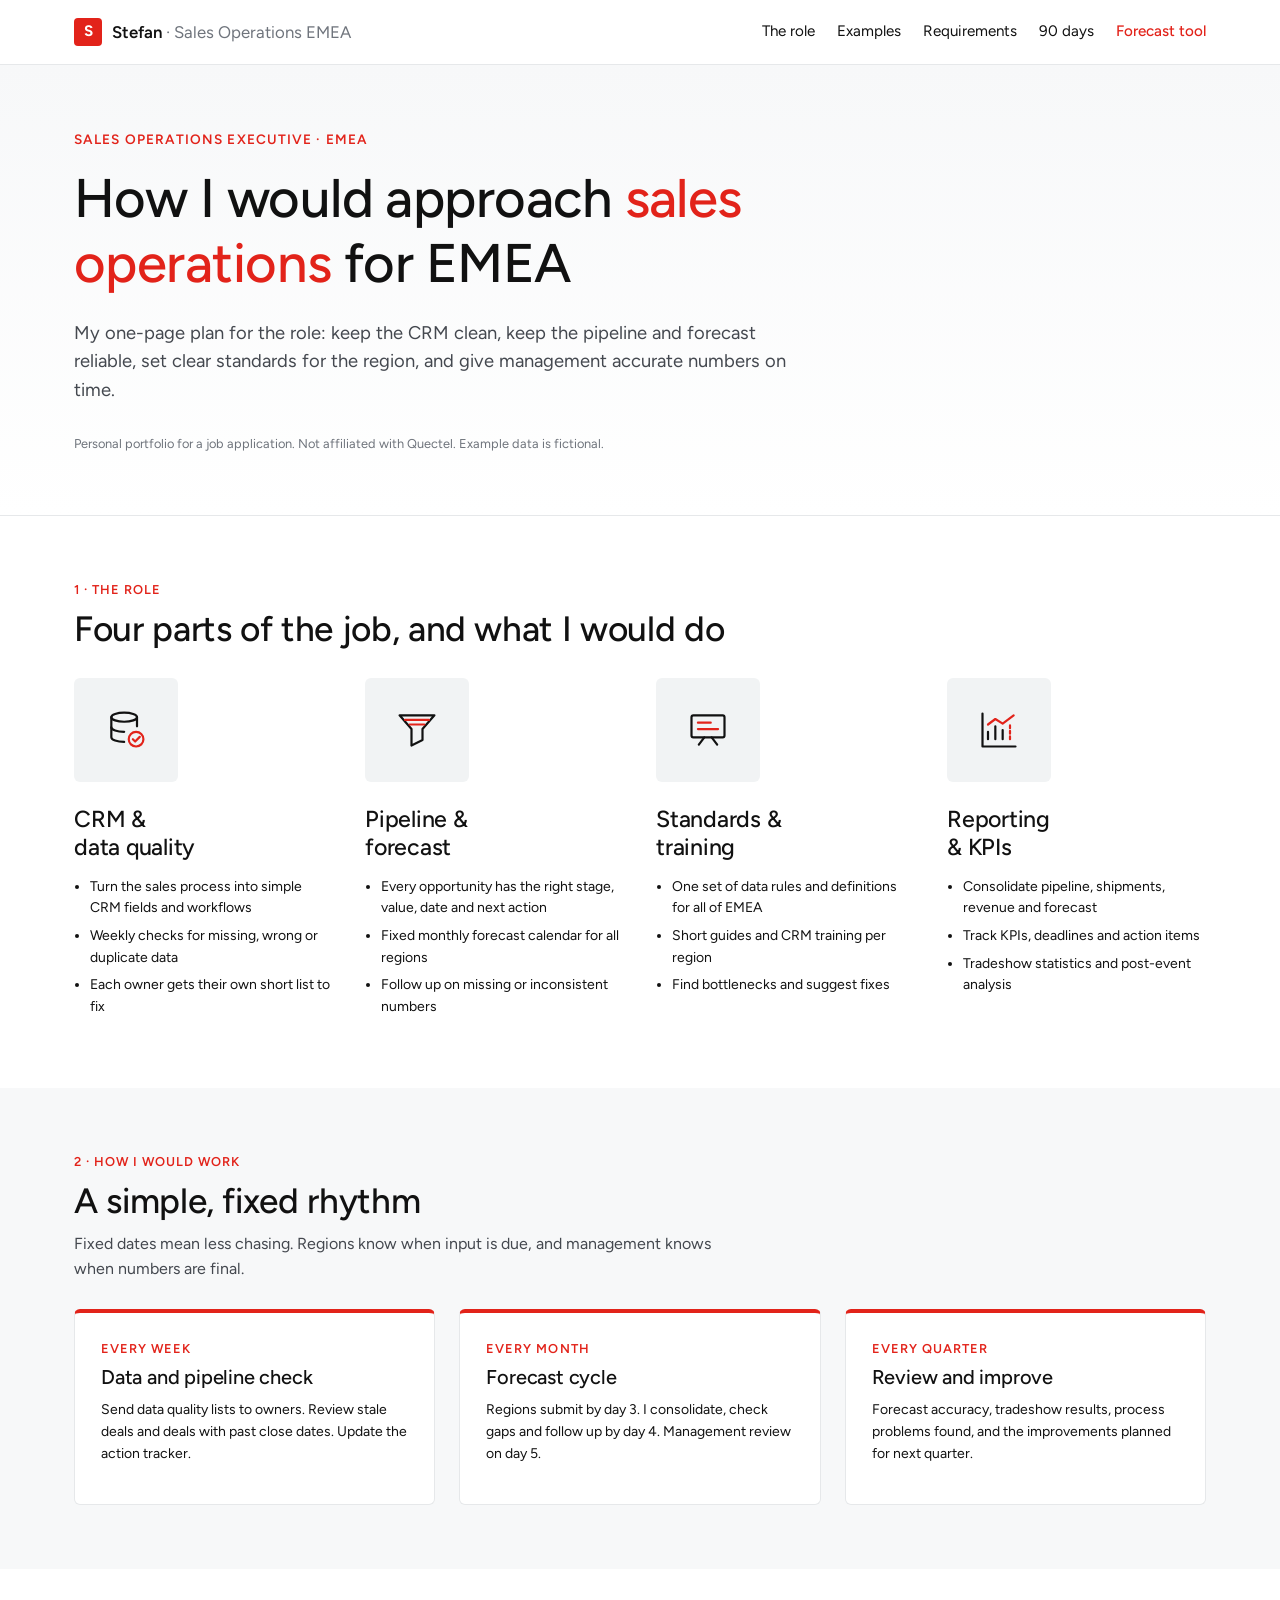
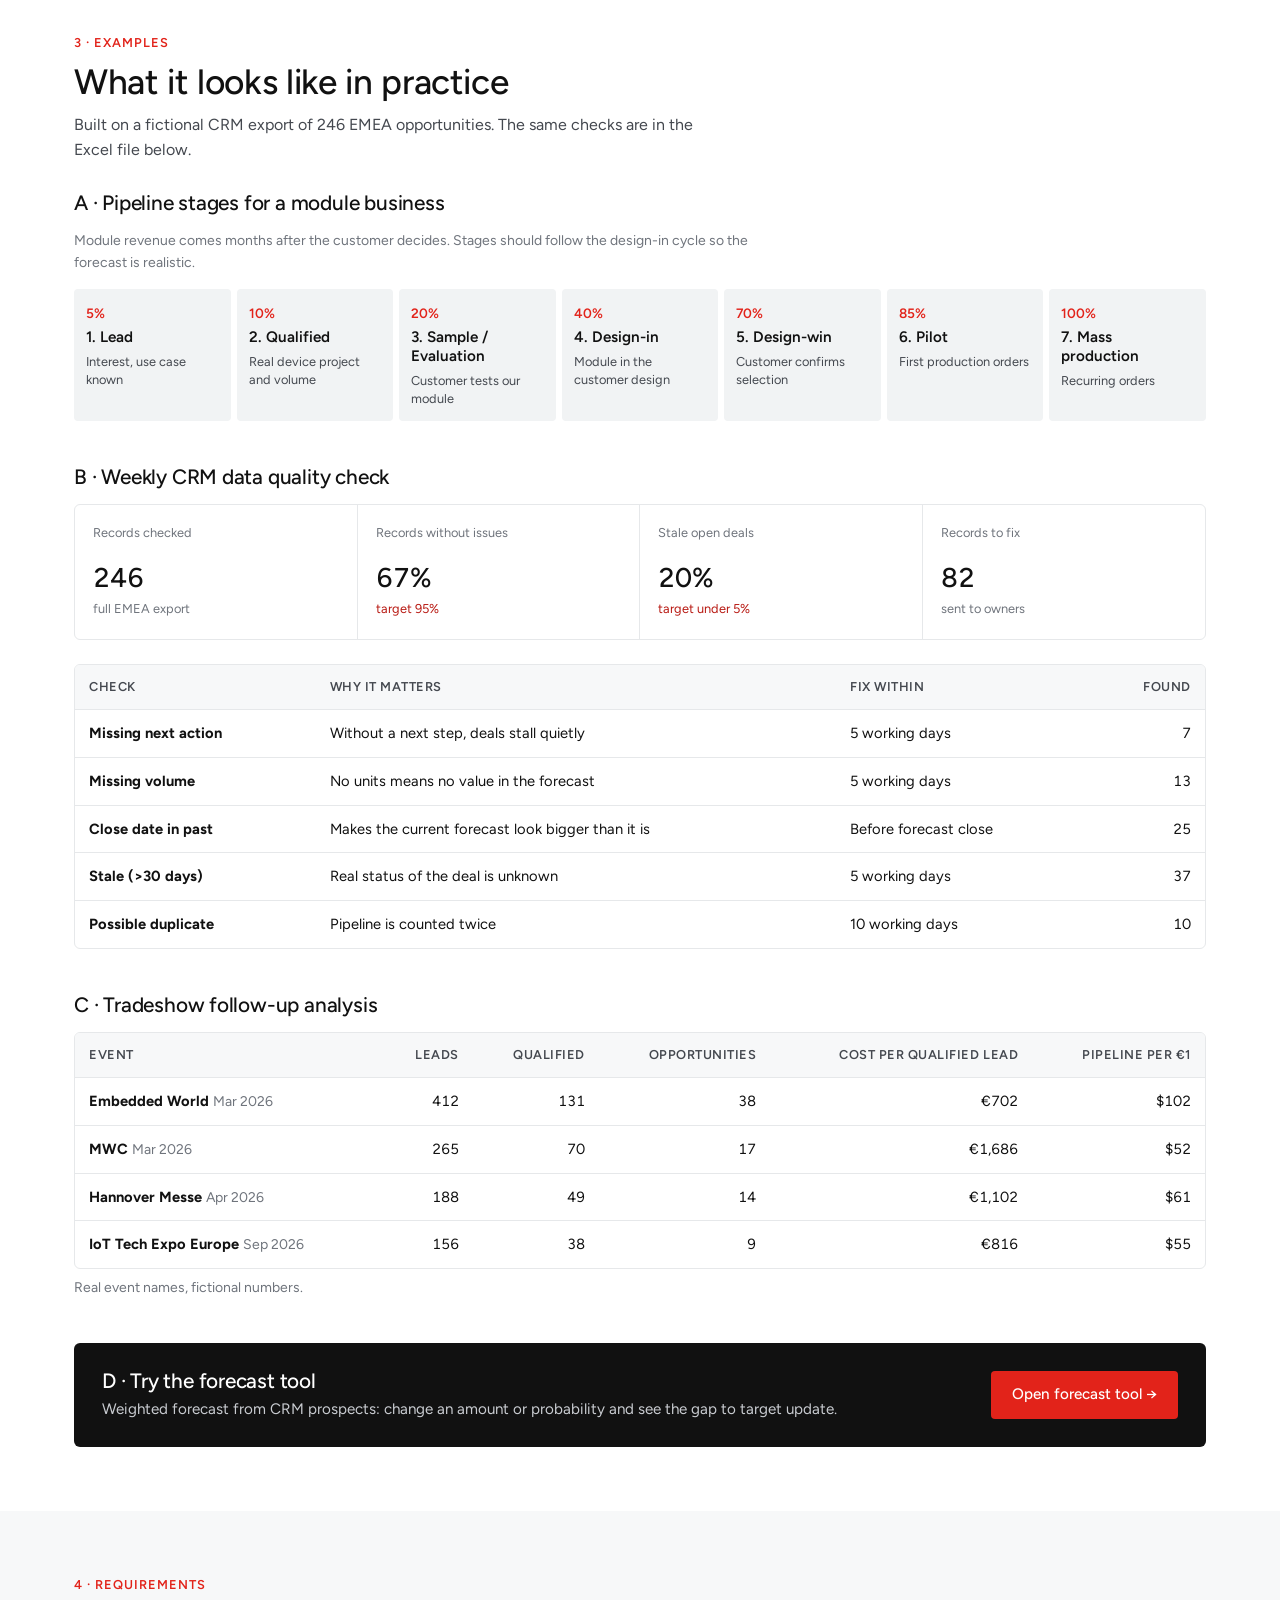
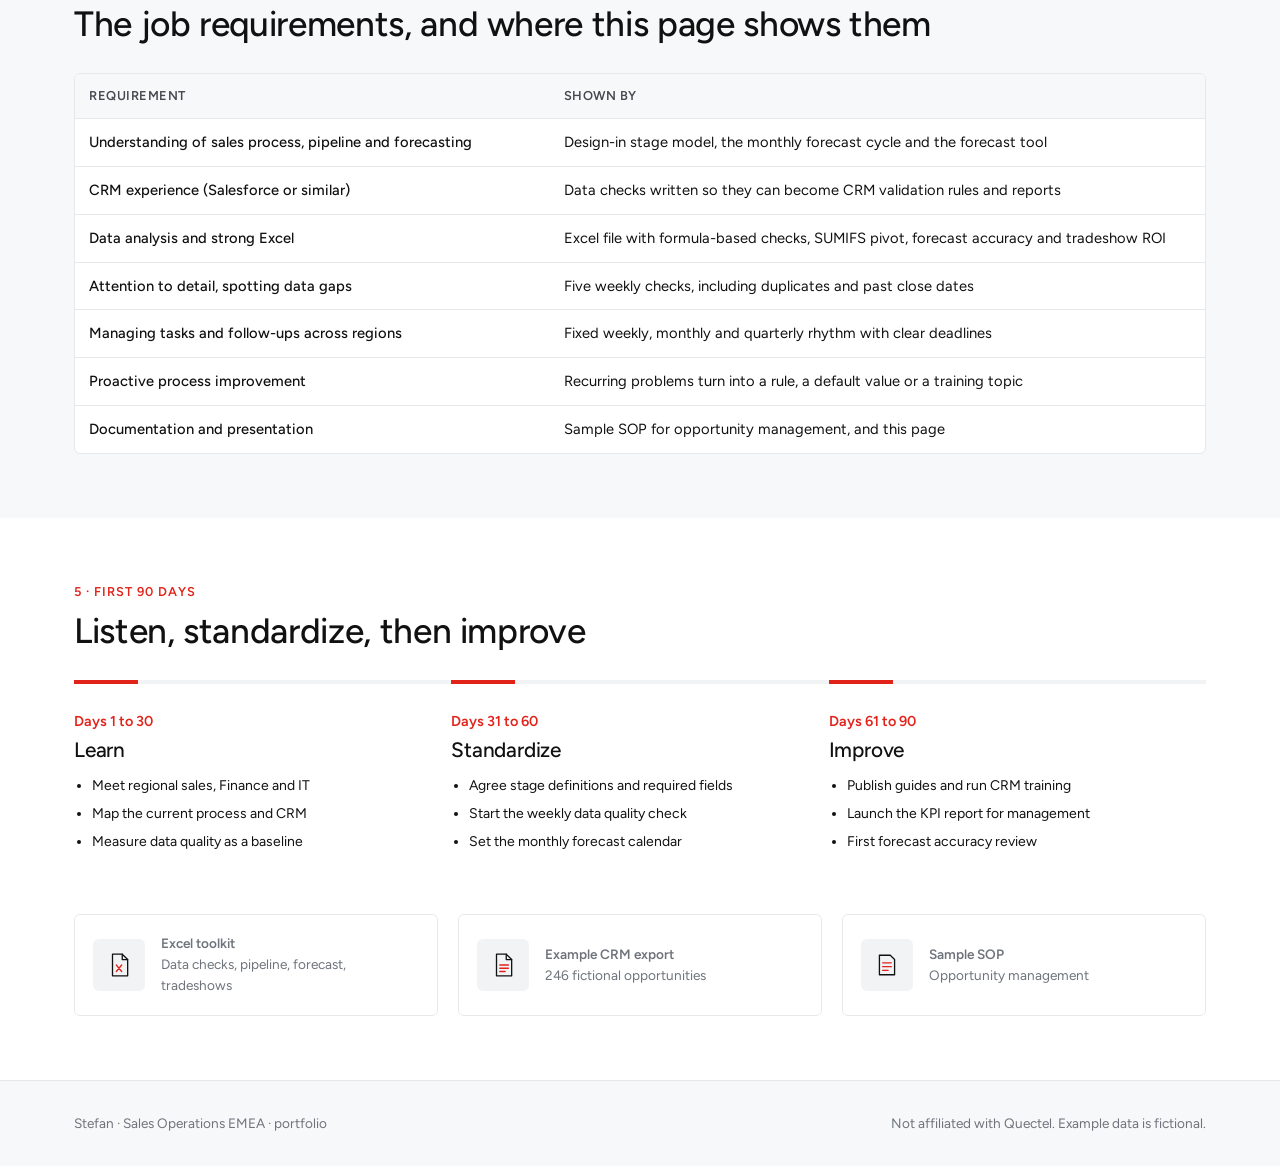
==== commit 184eef65: "Add interactive forecast tool based on prospect amount and probability New forecast.html: editable p" ====
--- a/index.html
+++ b/index.html
@@ -64,6 +64,7 @@
       <a href="#examples">Examples</a>
       <a href="#fit">Requirements</a>
       <a href="#plan">90 days</a>
+      <a href="forecast.html" style="color:var(--red);font-weight:500">Forecast tool</a>
     </nav>
   </div>
 </header>
@@ -179,6 +180,14 @@
       </table>
     </div>
     <p class="small muted" style="margin-top:8px">Real event names, fictional numbers.</p>
+
+    <div class="tool-cta">
+      <div>
+        <h3>D · Try the forecast tool</h3>
+        <p>Weighted forecast from CRM prospects: change an amount or probability and see the gap to target update.</p>
+      </div>
+      <a class="btn btn-red" href="forecast.html">Open forecast tool →</a>
+    </div>
   </div>
 </section>
 
@@ -195,7 +204,7 @@
       <table class="fit">
         <thead><tr><th>Requirement</th><th>Shown by</th></tr></thead>
         <tbody>
-          <tr><td>Understanding of sales process, pipeline and forecasting</td><td>Design-in stage model and the monthly forecast cycle</td></tr>
+          <tr><td>Understanding of sales process, pipeline and forecasting</td><td>Design-in stage model, the monthly forecast cycle and the forecast tool</td></tr>
           <tr><td>CRM experience (Salesforce or similar)</td><td>Data checks written so they can become CRM validation rules and reports</td></tr>
           <tr><td>Data analysis and strong Excel</td><td>Excel file with formula-based checks, SUMIFS pivot, forecast accuracy and tradeshow ROI</td></tr>
           <tr><td>Attention to detail, spotting data gaps</td><td>Five weekly checks, including duplicates and past close dates</td></tr>
--- a/assets/styles.css
+++ b/assets/styles.css
@@ -313,3 +313,24 @@
   .steps { grid-template-columns: repeat(2, 1fr); }
   .block { padding: 44px 0; }
 }
+
+/* Forecast tool */
+.fc-controls { gap: 12px; }
+.fc-sep { width: 1px; height: 24px; background: var(--line); margin: 0 6px; }
+.fc-chips { display: flex; gap: 8px; flex-wrap: wrap; }
+.fc-input { font: inherit; font-size: 0.9rem; color: var(--ink); background: var(--bg); border: 1px solid var(--line); border-radius: 4px; padding: 6px 8px; }
+.fc-input:focus { outline: 2px solid var(--red); outline-offset: -1px; border-color: var(--red); }
+#target { width: 140px; }
+.fc-text { width: 100%; min-width: 150px; }
+.fc-num { width: 120px; text-align: right; font-variant-numeric: tabular-nums; }
+.fc-small { width: 64px; }
+.fc-pct { display: inline-flex; align-items: center; gap: 4px; }
+.fc-table td { vertical-align: middle; padding: 8px 10px; }
+.fc-table tfoot td { background: var(--bg-alt); border-top: 1px solid var(--line); }
+.fc-del { border: 0; background: none; color: var(--ink-3); font-size: 1.3rem; line-height: 1; cursor: pointer; padding: 4px 8px; border-radius: 4px; }
+.fc-del:hover { color: var(--red); background: var(--red-soft); }
+.fc-actions { display: flex; gap: 8px; flex-wrap: wrap; }
+.tool-cta { display: flex; justify-content: space-between; align-items: center; gap: 20px; flex-wrap: wrap; margin-top: 44px; padding: 26px 28px; border-radius: var(--radius); background: var(--ink); color: #fff; }
+.tool-cta h3 { font-size: 1.3rem; margin-bottom: 4px; }
+.tool-cta p { margin: 0; color: #c9ccd1; font-size: 0.95rem; }
+.tag { white-space: nowrap; }
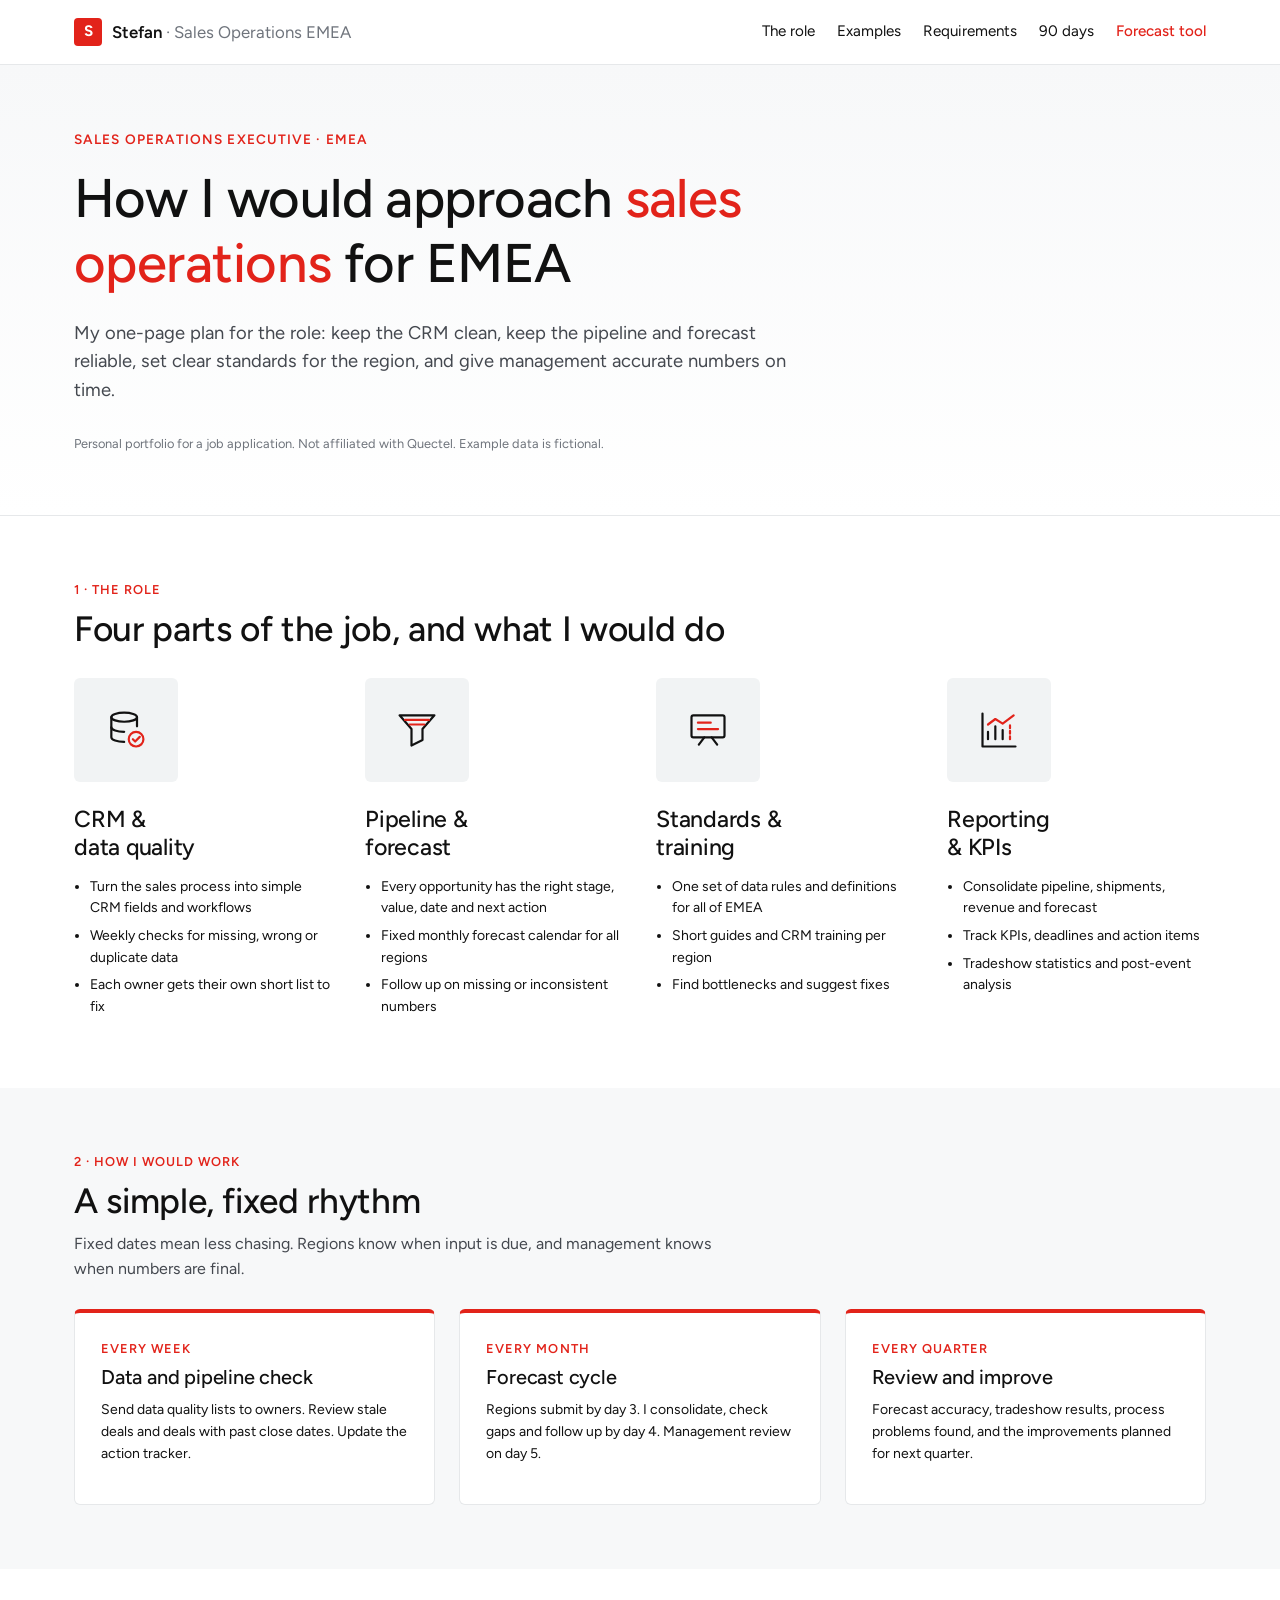
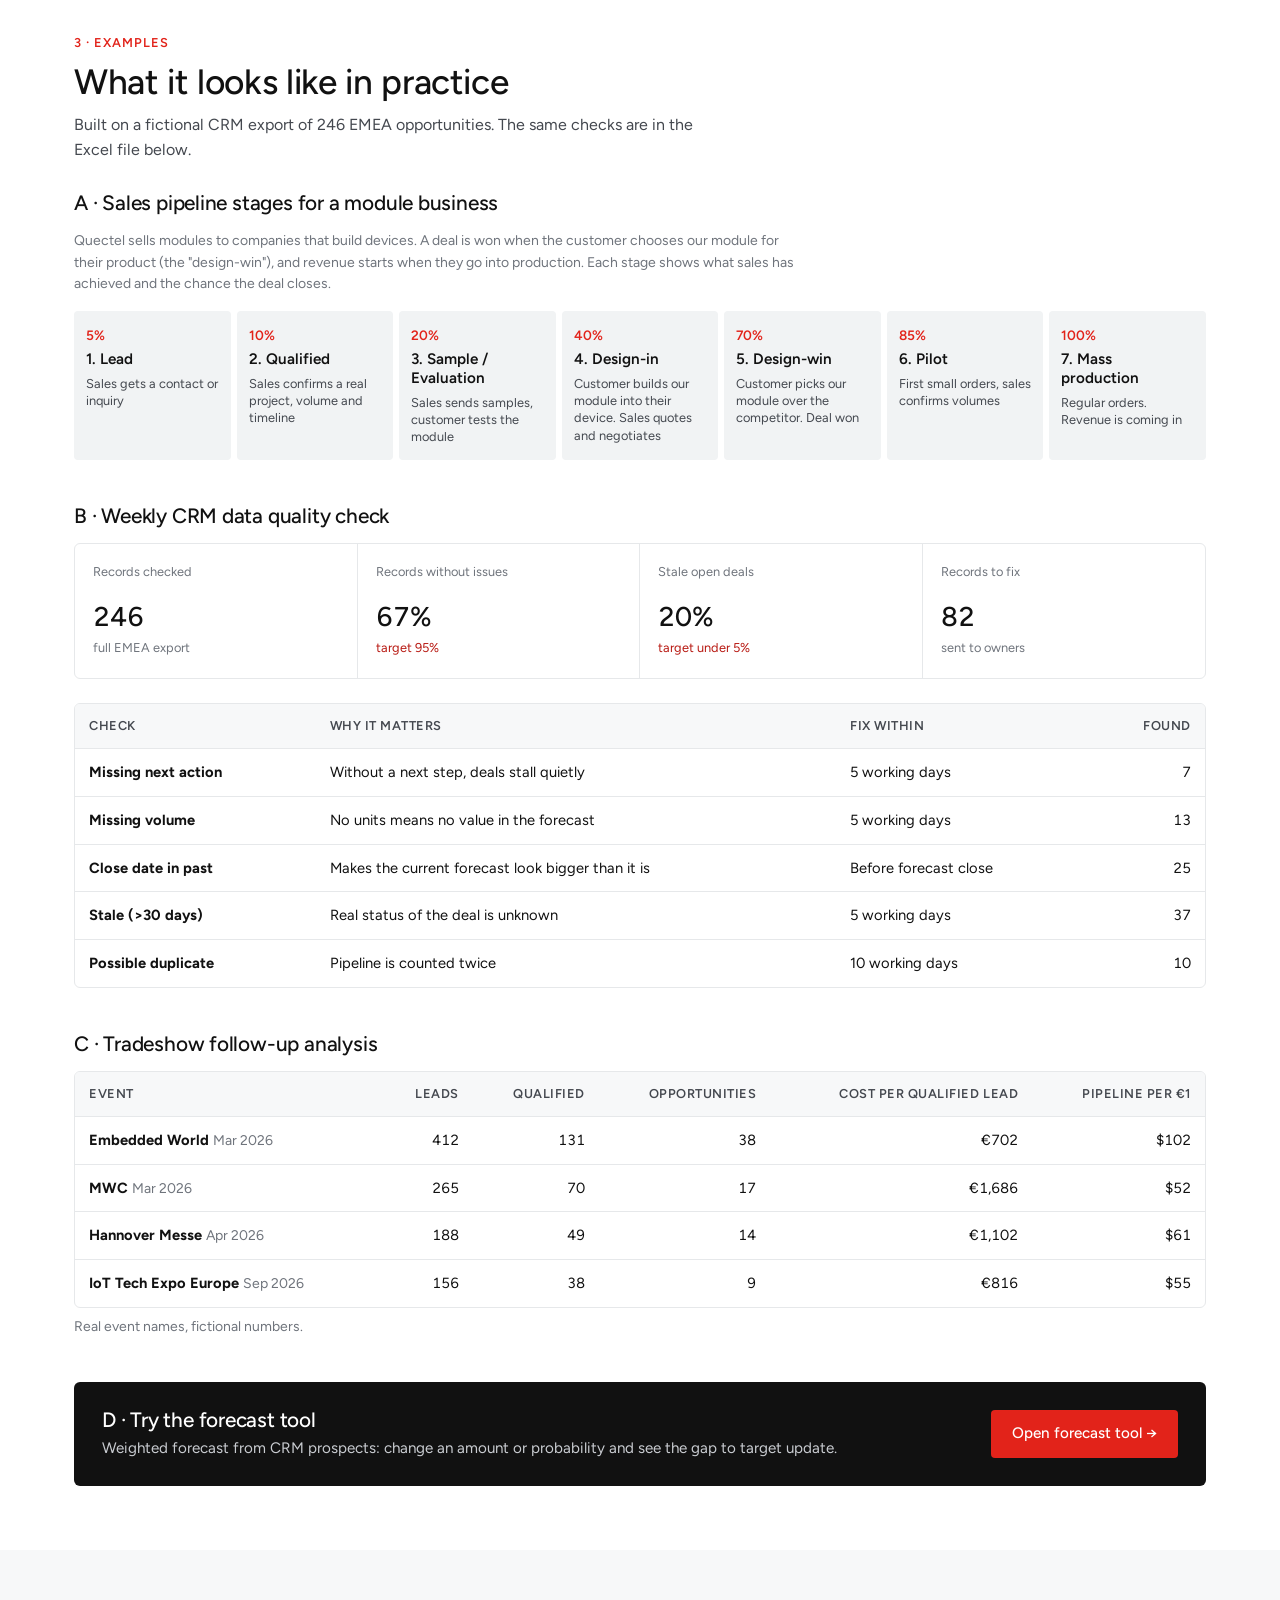
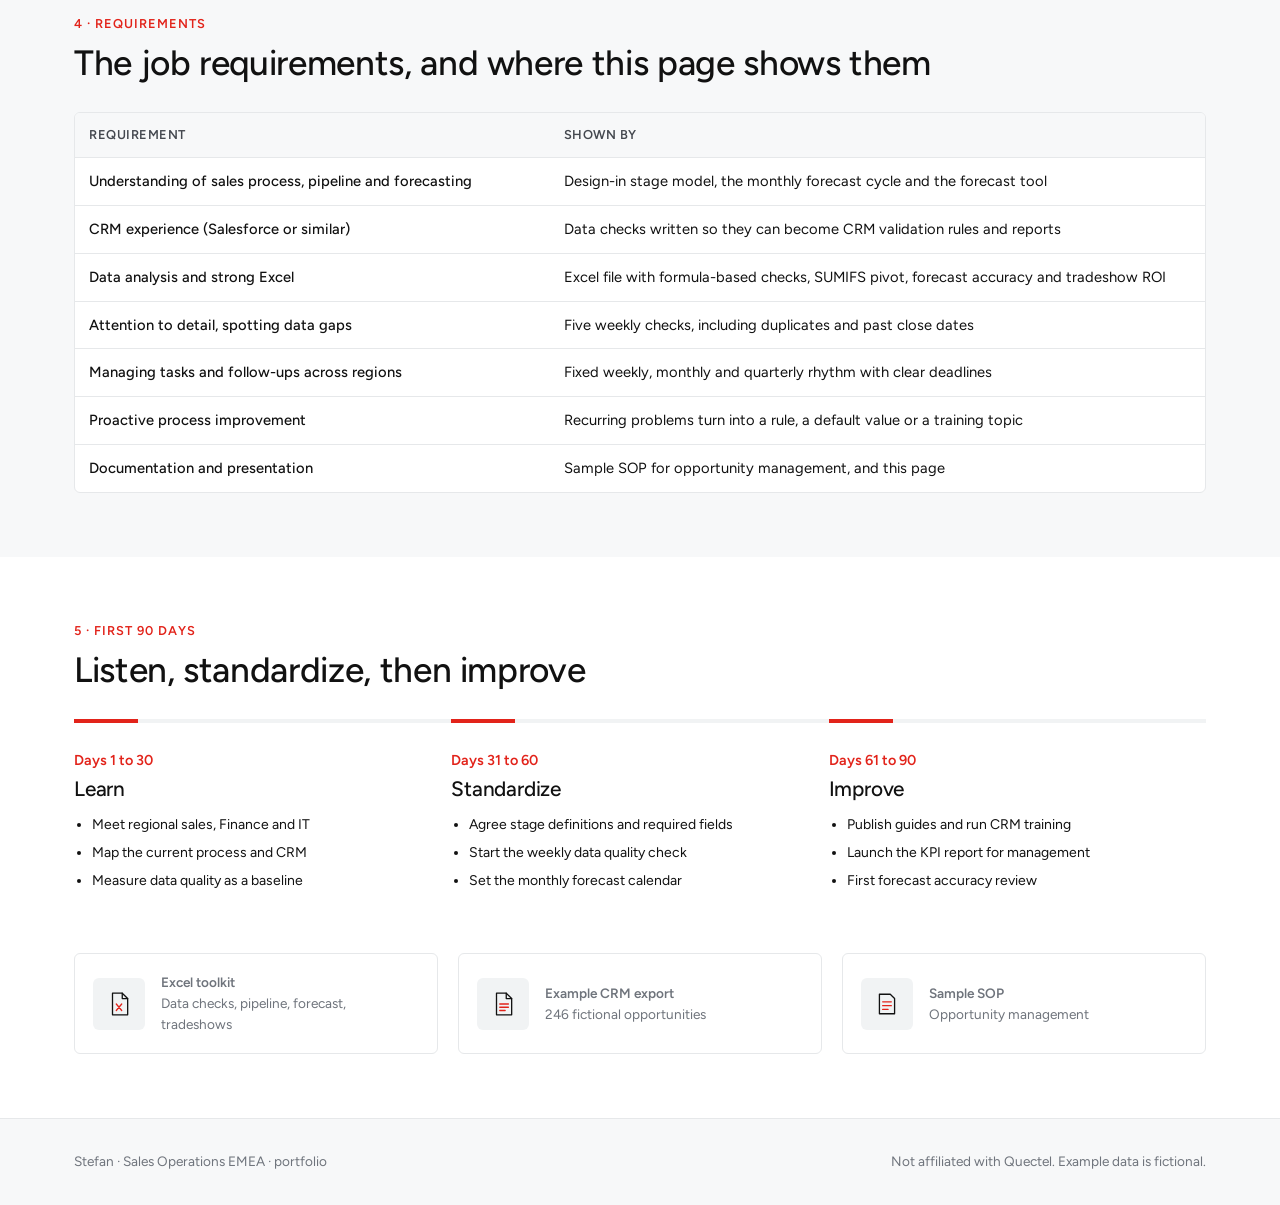
==== commit 75a704ce: "Reword pipeline stages in plain sales language Co-Authored-By: Claude Opus 5.5 <noreply@anthropic.co" ====
--- a/index.html
+++ b/index.html
@@ -159,8 +159,8 @@
       </div>
     </div>
 
-    <h3 class="sub-title">A · Pipeline stages for a module business</h3>
-    <p class="muted small" style="max-width:680px">Module revenue comes months after the customer decides. Stages should follow the design-in cycle so the forecast is realistic.</p>
+    <h3 class="sub-title">A · Sales pipeline stages for a module business</h3>
+    <p class="muted small" style="max-width:720px">Quectel sells modules to companies that build devices. A deal is won when the customer chooses our module for their product (the "design-win"), and revenue starts when they go into production. Each stage shows what sales has achieved and the chance the deal closes.</p>
     <div class="steps" id="steps"></div>
 
     <h3 class="sub-title">B · Weekly CRM data quality check</h3>
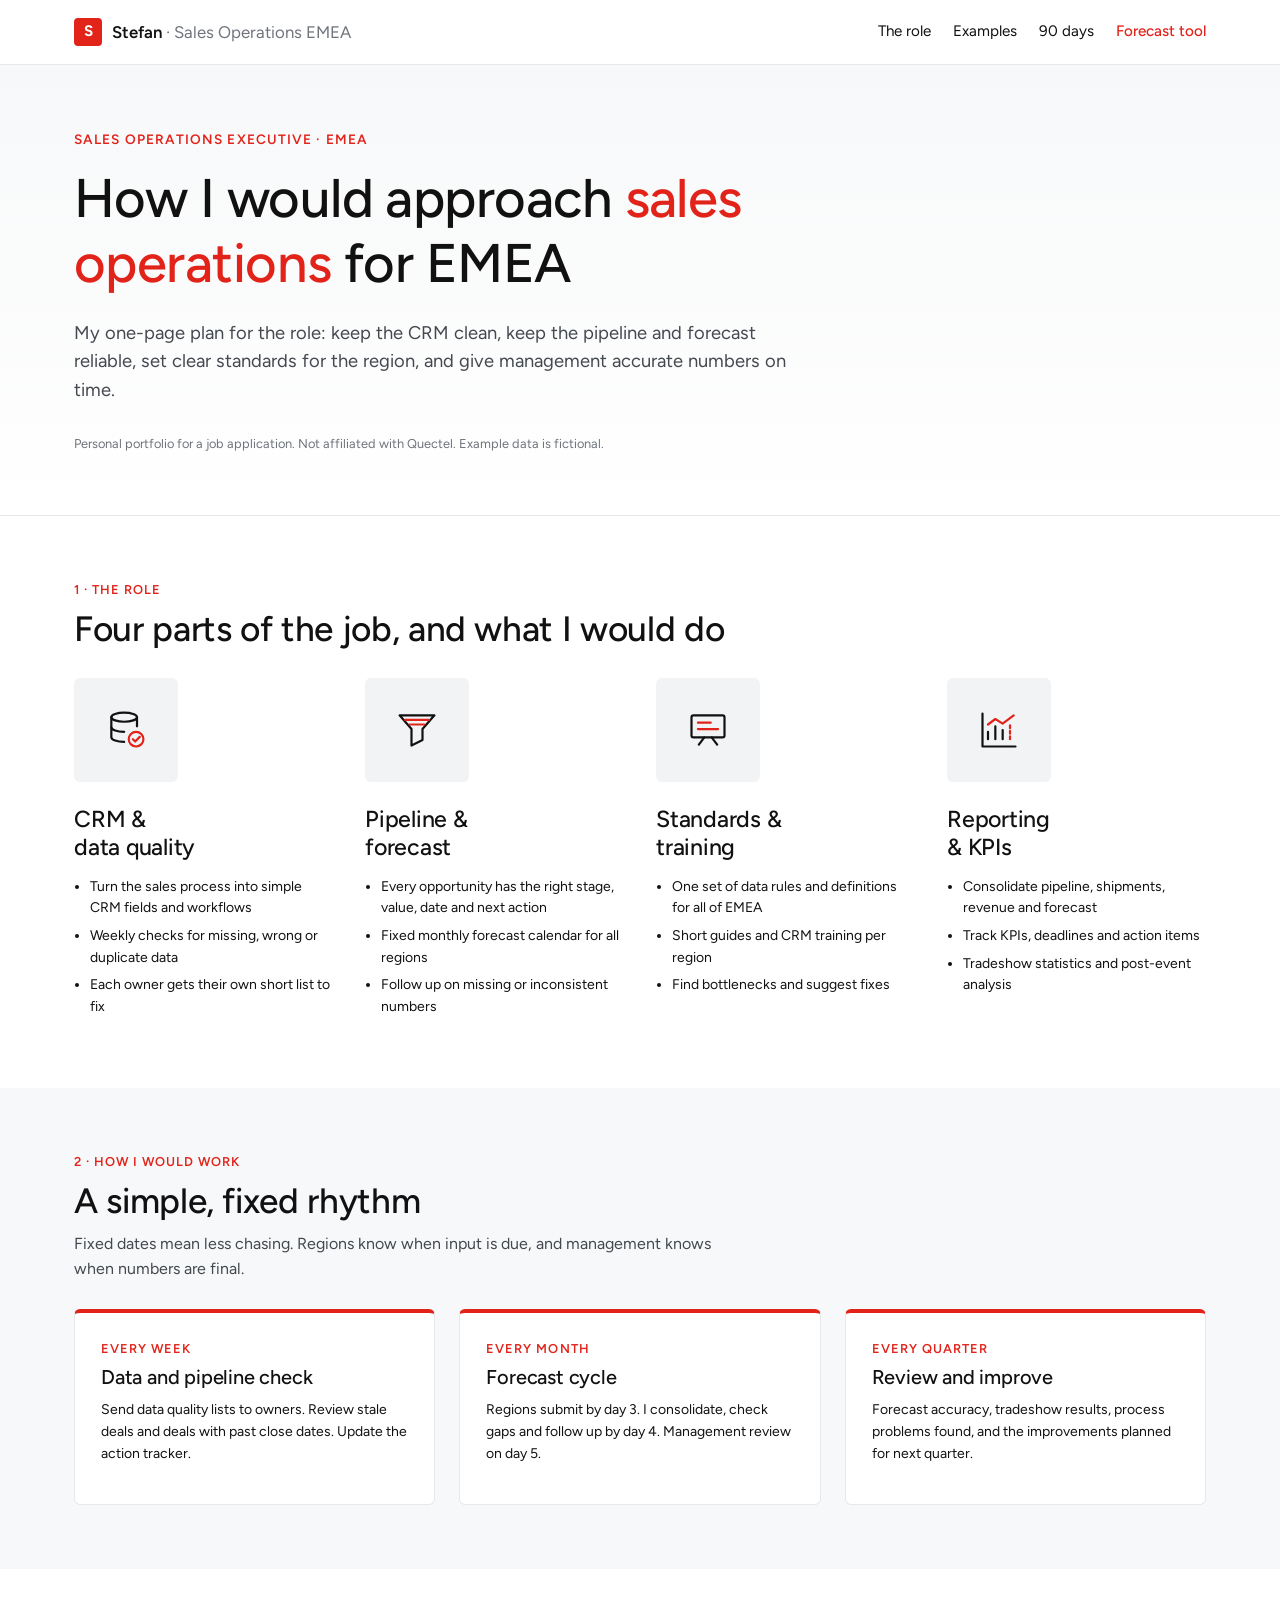
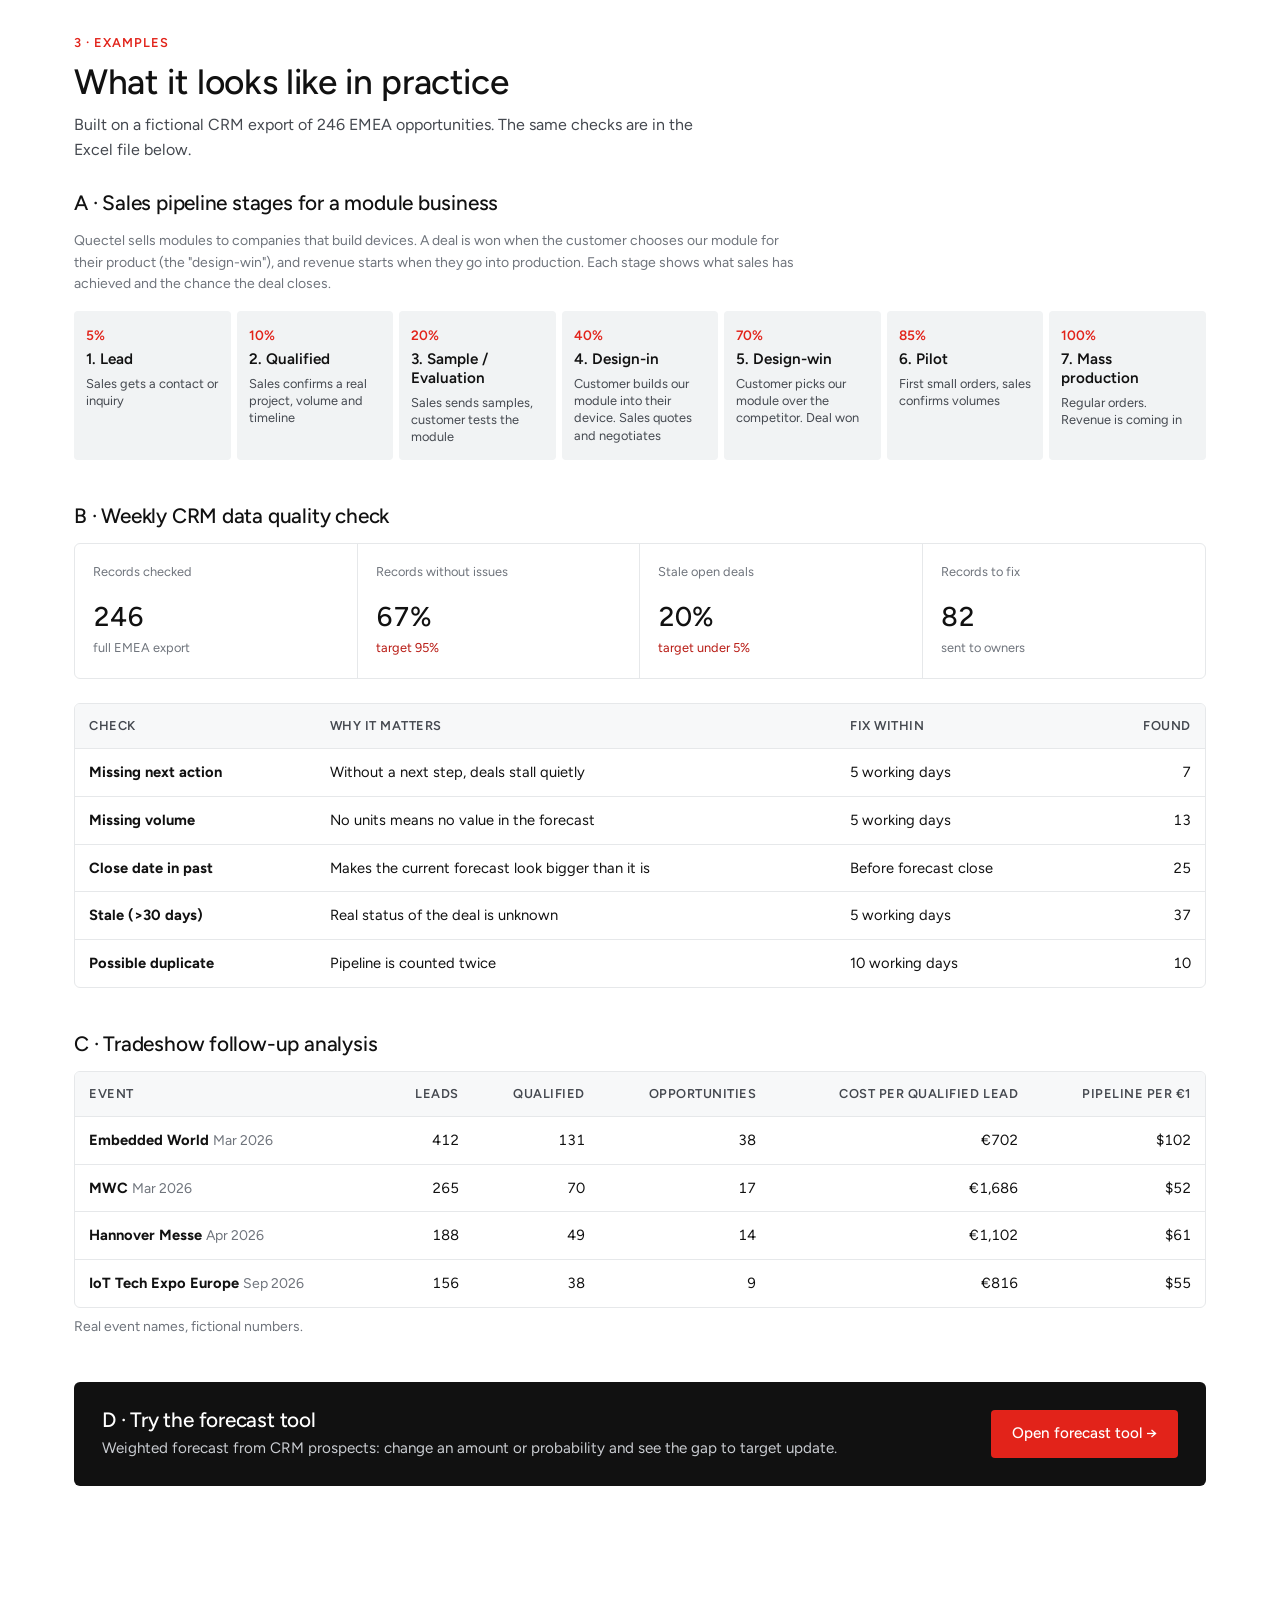
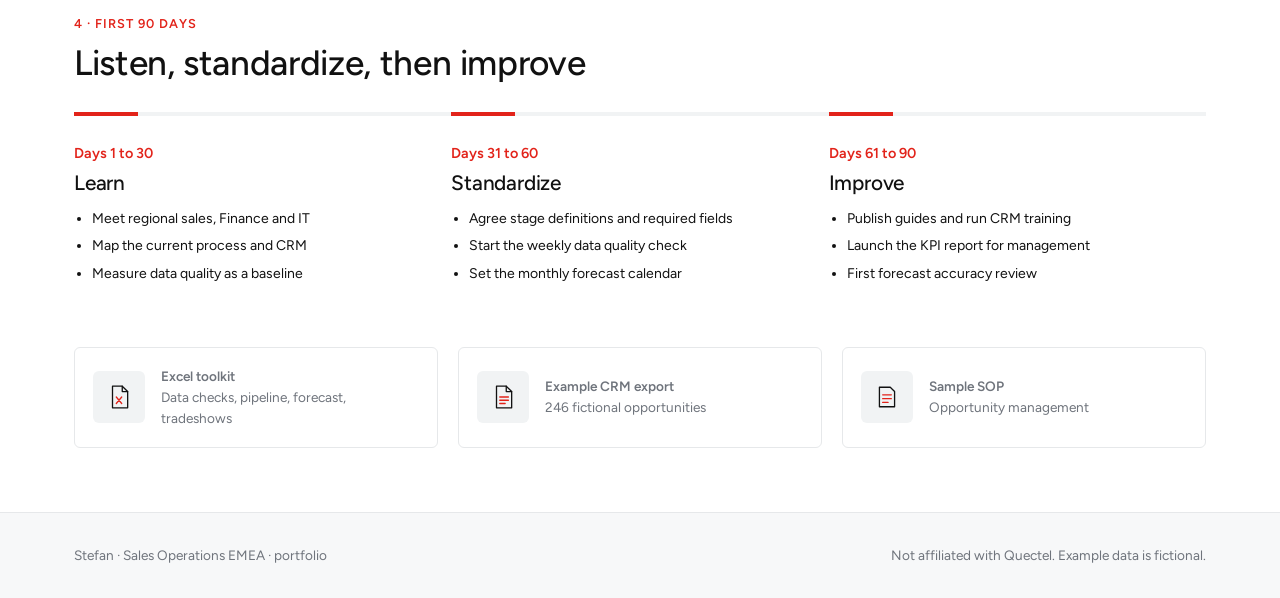
==== commit 6e278a32: "Remove requirements table from main page Co-Authored-By: Claude Opus 5.5 <noreply@anthropic.com> Cla" ====
--- a/index.html
+++ b/index.html
@@ -62,7 +62,6 @@
     <nav class="top-links">
       <a href="#role">The role</a>
       <a href="#examples">Examples</a>
-      <a href="#fit">Requirements</a>
       <a href="#plan">90 days</a>
       <a href="forecast.html" style="color:var(--red);font-weight:500">Forecast tool</a>
     </nav>
@@ -191,38 +190,12 @@
   </div>
 </section>
 
-<!-- 4. REQUIREMENTS -->
-<section class="block alt" id="fit">
-  <div class="wrap">
-    <div class="section-head">
-      <div>
-        <div class="kicker">4 · Requirements</div>
-        <h2>The job requirements, and where this page shows them</h2>
-      </div>
-    </div>
-    <div class="table-wrap bg">
-      <table class="fit">
-        <thead><tr><th>Requirement</th><th>Shown by</th></tr></thead>
-        <tbody>
-          <tr><td>Understanding of sales process, pipeline and forecasting</td><td>Design-in stage model, the monthly forecast cycle and the forecast tool</td></tr>
-          <tr><td>CRM experience (Salesforce or similar)</td><td>Data checks written so they can become CRM validation rules and reports</td></tr>
-          <tr><td>Data analysis and strong Excel</td><td>Excel file with formula-based checks, SUMIFS pivot, forecast accuracy and tradeshow ROI</td></tr>
-          <tr><td>Attention to detail, spotting data gaps</td><td>Five weekly checks, including duplicates and past close dates</td></tr>
-          <tr><td>Managing tasks and follow-ups across regions</td><td>Fixed weekly, monthly and quarterly rhythm with clear deadlines</td></tr>
-          <tr><td>Proactive process improvement</td><td>Recurring problems turn into a rule, a default value or a training topic</td></tr>
-          <tr><td>Documentation and presentation</td><td>Sample SOP for opportunity management, and this page</td></tr>
-        </tbody>
-      </table>
-    </div>
-  </div>
-</section>
-
-<!-- 5. 90 DAYS -->
+<!-- 4. 90 DAYS -->
 <section class="block" id="plan">
   <div class="wrap">
     <div class="section-head">
       <div>
-        <div class="kicker">5 · First 90 days</div>
+        <div class="kicker">4 · First 90 days</div>
         <h2>Listen, standardize, then improve</h2>
       </div>
     </div>
